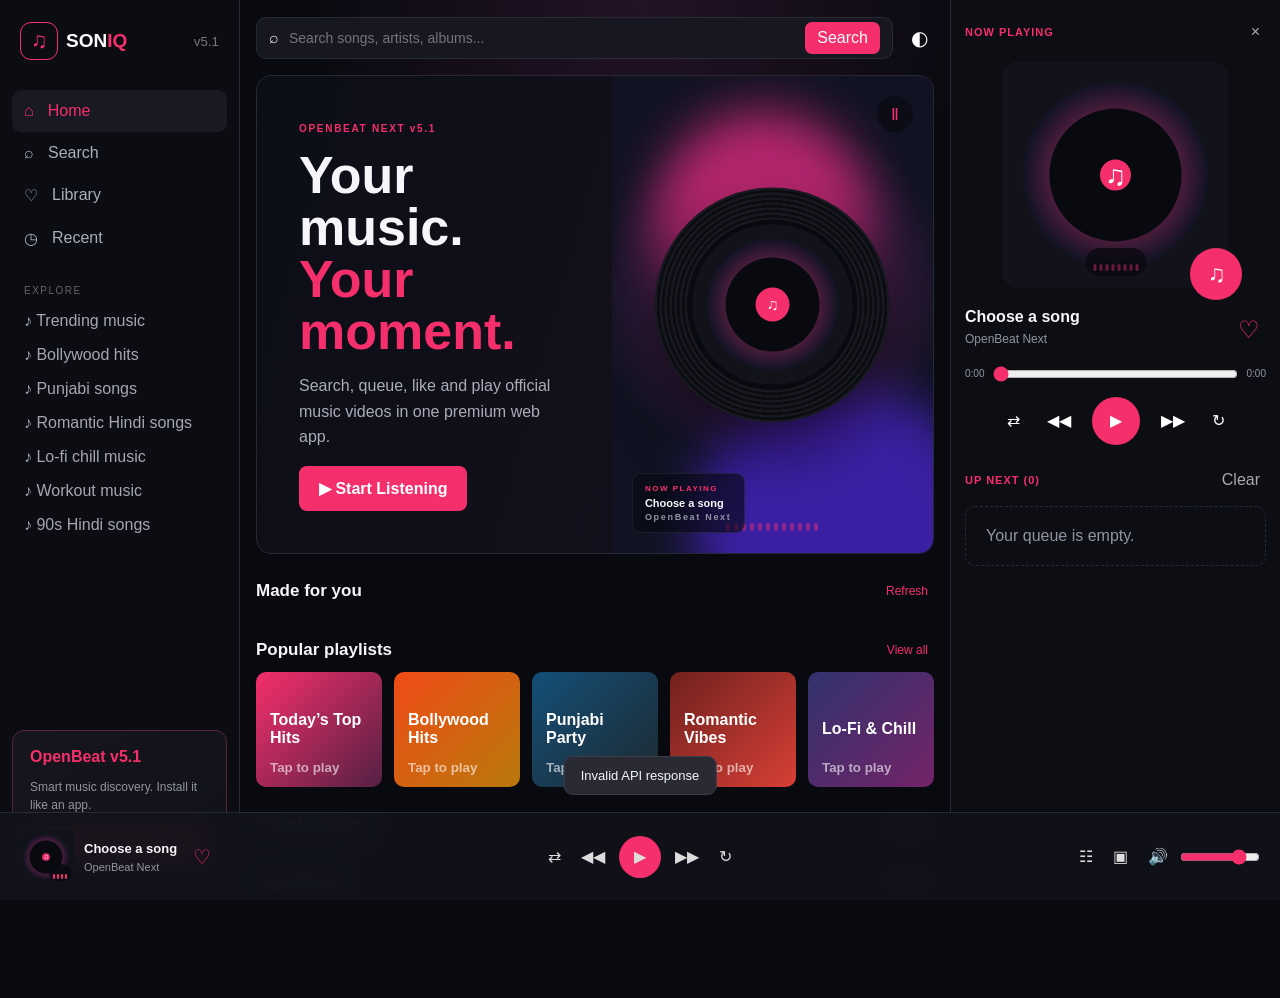
==== index.html @ e03012b1 "Update index.html" ====
<!doctype html><html lang="en"><head><meta charset="utf-8"><meta name="viewport" content="width=device-width,initial-scale=1,viewport-fit=cover"><meta name="theme-color" content="#090a10"><meta name="description" content="OpenBeat Next v5.1 premium music discovery player."><meta name="apple-mobile-web-app-capable" content="yes"><title>OpenBeat Next v5.1</title><link rel="manifest" href="./manifest.json"><link rel="stylesheet" href="./css/style.css"></head><body>
<div class="mobile-top"><button id="menuBtn" type="button">☰</button><a class="mobile-logo" href="#homeView">OPEN<span>BEAT</span></a><button id="mobileSearch" type="button">⌕</button></div>
<aside id="sidebar"><a class="logo" href="#homeView"><i>♫</i><b>SON<span>IQ</span></b><small>v5.1</small></a><button id="closeMenu" class="close-menu" type="button">×</button><nav><button class="nav active" data-view="home" type="button"><span>⌂</span><span>Home</span></button><button class="nav" data-view="search" type="button"><span>⌕</span><span>Search</span></button><button class="nav" data-view="library" type="button"><span>♡</span><span>Library</span></button><button class="nav" data-view="recent" type="button"><span>◷</span><span>Recent</span></button></nav><div class="side-label">EXPLORE</div><div id="sideGenres"></div><div class="premium"><b>OpenBeat v5.1</b><p>Smart music discovery. Install it like an app.</p><button id="installBtn" type="button">Install App</button></div></aside>
<main><header><form id="searchForm"><span>⌕</span><input id="searchInput" type="search" placeholder="Search songs, artists, albums..." autocomplete="off"><button type="submit">Search</button></form><button id="themeBtn" type="button">◐</button></header>
<section id="homeView"><div class="hero"><div class="hero-copy"><small>OPENBEAT NEXT v5.1</small><h1>Your music.<br><span>Your moment.</span></h1><p>Search, queue, like and play official music videos in one premium web app.</p><button id="heroPlay" type="button">▶ Start Listening</button></div><div class="hero-art" id="heroArt"><div class="hero-glow glow-a"></div><div class="hero-glow glow-b"></div><div class="hero-vinyl"><div class="hero-vinyl-image"><img id="heroThumb" src="./assets/images/openbeat-default.svg" alt="Current song"></div><div class="hero-vinyl-center">♫</div></div><div class="hero-equalizer"><i></i><i></i><i></i><i></i><i></i><i></i><i></i><i></i><i></i><i></i><i></i><i></i></div><div class="hero-now"><span>NOW PLAYING</span><b id="heroNowTitle">Choose a song</b><small id="heroNowArtist">OpenBeat Next</small></div><div class="hero-playing">Ⅱ</div></div></div>
<section><div class="section-head"><h2>Made for you</h2><button class="see" data-query="popular music" type="button">Refresh</button></div><div id="featuredGrid" class="cards"></div></section><section><div class="section-head"><h2>Popular playlists</h2><button id="viewPlaylists" type="button">View all</button></div><div id="playlistGrid" class="playlists"></div></section><section><div class="section-head"><h2 id="trendingTitle">Trending now</h2><button class="see" data-query="trending music" type="button">Refresh</button></div><div id="trendingGrid" class="cards"></div></section><section><div class="section-head"><h2>Top artists</h2><button id="viewArtists" type="button">View all</button></div><div id="artistGrid" class="artists"></div></section></section>
<section id="searchView" class="view hidden"><div class="page-title"><div><h1 id="searchTitle">Search</h1><p id="searchStatus">Find your next song.</p></div><button id="clearHistory" type="button">Clear history</button></div><div id="suggestions" class="history"></div><div id="searchGrid" class="cards"></div></section>
<section id="libraryView" class="view hidden"><div class="page-title"><div><h1>Liked songs</h1><p>Your saved music.</p></div><button id="newPlaylist" type="button">+ Playlist</button></div><div id="libraryGrid" class="cards"></div></section>
<section id="recentView" class="view hidden"><div class="page-title"><div><h1>Recently played</h1><p>Continue where you left off.</p></div></div><div id="recentGrid" class="cards"></div></section></main>
<aside id="rightPanel"><div class="panel-title"><b>NOW PLAYING</b><button id="closePanel" type="button">×</button></div><div class="now-cover" id="nowCover"><div class="now-cover-glow"></div><img id="bigThumb" src="./assets/images/openbeat-default.svg" alt="Now playing artwork"><div class="disc">♫</div><div class="player-bars"><i></i><i></i><i></i><i></i><i></i><i></i><i></i><i></i></div></div><div class="now-meta"><div><h3 id="nowTitle">Choose a song</h3><p id="nowArtist">OpenBeat Next</p></div><button id="likeBtn" type="button">♡</button></div><div class="seek"><span id="timeNow">0:00</span><input id="seekRange" type="range" min="0" max="1000" value="0"><span id="timeEnd">0:00</span></div><div class="big-controls"><button id="shuffleBtn" type="button">⇄</button><button id="prevBtn" type="button">◀◀</button><button id="playBtn" type="button">▶</button><button id="nextBtn" type="button">▶▶</button><button id="repeatBtn" type="button">↻</button></div><div class="queue-head"><b>UP NEXT (<span id="queueCount">0</span>)</b><button id="clearQueue" type="button">Clear</button></div><div id="queueList"></div></aside>
<footer><div class="mini"><div class="mini-art"><img id="miniThumb" src="./assets/images/openbeat-default.svg" alt="Current song"><div class="mini-bars"><i></i><i></i><i></i><i></i></div></div><div><b id="miniTitle">Choose a song</b><span id="miniArtist">OpenBeat Next</span></div><button id="miniLike" type="button">♡</button></div><div class="bottom-controls"><button id="bottomShuffle" type="button">⇄</button><button id="bottomPrev" type="button">◀◀</button><button id="bottomPlay" type="button">▶</button><button id="bottomNext" type="button">▶▶</button><button id="bottomRepeat" type="button">↻</button></div><div class="bottom-tools"><button id="panelBtn" type="button">☷</button><button id="videoBtn" type="button">▣</button><button id="muteBtn" type="button">🔊</button><input id="volume" type="range" min="0" max="100" value="80"></div></footer>
<div id="videoModal" class="modal hidden"><div class="video-box"><button id="closeVideo" type="button">×</button><div id="youtubePlayer"></div><p>Video playback is powered by YouTube.</p></div></div><div id="toast" role="status"></div><script src="https://www.youtube.com/iframe_api"></script><script src="./js/app.js"></script></body></html>
---- css/style.css ----
*{box-sizing:border-box}:root{--bg:#090a10;--panel:#0f1018;--card:#151620;--line:#282a36;--text:#f5f6fa;--muted:#9294a2;--pink:#f52f6b}html{scroll-behavior:smooth}body{margin:0;background:radial-gradient(circle at 50% 0,#241226,transparent 28%),var(--bg);color:var(--text);font-family:Arial,sans-serif;padding:0 330px 88px 240px;overflow-x:hidden}button{cursor:pointer;font:inherit}.hidden{display:none!important}button:focus-visible,input:focus-visible{outline:2px solid var(--pink);outline-offset:2px}#sidebar{position:fixed;left:0;top:0;bottom:0;width:240px;background:#0c0d13;border-right:1px solid var(--line);padding:22px 12px;z-index:90;overflow-y:auto}.logo{display:flex;align-items:center;gap:8px;color:#fff;text-decoration:none;margin:0 8px 30px}.logo i{width:38px;height:38px;border-radius:11px;border:1px solid var(--pink);display:grid;place-items:center;color:var(--pink);font-style:normal;font-size:22px}.logo b{font-size:19px}.logo span,.mobile-logo span{color:var(--pink)}.logo small{color:#777;margin-left:auto}.close-menu{display:none}.nav{width:100%;border:0;background:transparent;color:#aaaeba;padding:12px;border-radius:9px;text-align:left;display:flex;gap:14px}.nav.active,.nav:hover{background:#181922;color:var(--pink)}.side-label{font-size:10px;letter-spacing:1.5px;color:#666;margin:25px 12px 8px}.genre{width:100%;text-align:left;background:transparent;border:0;color:#a5a6b2;padding:8px 12px;border-radius:7px}.genre:hover{background:#181922;color:#fff}.premium{position:absolute;left:12px;right:12px;bottom:20px;padding:17px;border:1px solid #54283c;border-radius:12px;background:linear-gradient(145deg,#17151d,#101118)}.premium b{color:var(--pink)}.premium p{color:var(--muted);font-size:12px;line-height:1.5}.premium button{border:0;background:var(--pink);color:#fff;padding:9px;border-radius:7px;width:100%;font-weight:bold}.mobile-top{display:none}main{max-width:1200px;margin:auto;padding:0 16px}header{height:75px;display:flex;align-items:center;gap:12px}header form{height:42px;flex:1;display:flex;align-items:center;gap:8px;background:#161720;border:1px solid var(--line);border-radius:10px;padding:0 12px}header input{flex:1;background:transparent;border:0;outline:0;color:#fff;font-size:14px;min-width:0}header form button{background:var(--pink);border:0;color:#fff;border-radius:7px;padding:7px 12px}header>#themeBtn{background:transparent;border:0;color:#fff;font-size:20px}.hero{min-height:340px;border:1px solid #282836;border-radius:15px;overflow:hidden;display:grid;grid-template-columns:1.05fr .95fr;background:linear-gradient(105deg,#0c0e16,#16111f);position:relative}.hero-copy{padding:42px;position:relative;z-index:4}.hero small{font-size:10px;letter-spacing:1.7px;color:var(--pink);font-weight:bold}.hero h1{font-size:52px;line-height:1;margin:13px 0}.hero h1 span{color:var(--pink)}.hero p{color:#aaacb7;line-height:1.6;max-width:450px}.hero button{border:0;border-radius:8px;background:var(--pink);color:#fff;padding:13px 20px;font-weight:bold}.hero-art{position:relative;overflow:hidden;background:radial-gradient(circle at 50% 45%,#d12873,#572258 20%,#111322 58%);min-height:340px}.hero-glow{position:absolute;border-radius:50%;filter:blur(25px);opacity:.65}.glow-a{width:210px;height:210px;background:#ff2e8b;left:14%;top:7%}.glow-b{width:290px;height:290px;background:#5227e8;right:-16%;bottom:-25%}.hero-vinyl{position:absolute;width:235px;height:235px;border-radius:50%;left:50%;top:48%;transform:translate(-50%,-50%);background:repeating-radial-gradient(circle,#171820 0,#171820 2px,#0b0c10 3px,#0b0c10 5px);box-shadow:0 25px 60px #0009;display:grid;place-items:center}.hero-art.is-playing .hero-vinyl{animation:vinylSpin 4s linear infinite}.hero-vinyl-image{width:170px;height:170px;border-radius:50%;overflow:hidden;border:5px solid #090a10}.hero-vinyl-image img{width:100%;height:100%;object-fit:cover;background:#20212b}.hero-vinyl-center{position:absolute;width:34px;height:34px;border-radius:50%;background:var(--pink);display:grid;place-items:center}.hero-equalizer{position:absolute;left:50%;bottom:22px;transform:translateX(-50%);display:flex;align-items:end;gap:4px;height:32px;z-index:4}.hero-equalizer i{display:block;width:4px;height:8px;border-radius:5px;background:var(--pink);opacity:.45}.hero-art.is-playing .hero-equalizer i{opacity:1;animation:eqHero .8s ease-in-out infinite alternate}.hero-equalizer i:nth-child(2){animation-delay:.08s}.hero-equalizer i:nth-child(3){animation-delay:.16s}.hero-equalizer i:nth-child(4){animation-delay:.24s}.hero-equalizer i:nth-child(5){animation-delay:.32s}.hero-equalizer i:nth-child(6){animation-delay:.4s}.hero-equalizer i:nth-child(7){animation-delay:.48s}.hero-equalizer i:nth-child(8){animation-delay:.56s}.hero-equalizer i:nth-child(9){animation-delay:.64s}.hero-equalizer i:nth-child(10){animation-delay:.72s}.hero-equalizer i:nth-child(11){animation-delay:.8s}.hero-equalizer i:nth-child(12){animation-delay:.88s}.hero-now{position:absolute;left:20px;bottom:20px;z-index:5;display:flex;flex-direction:column;max-width:42%;padding:10px 12px;border:1px solid #ffffff12;background:#0809119c;border-radius:9px}.hero-now span{font-size:8px;color:var(--pink);letter-spacing:1.5px;font-weight:bold}.hero-now b{font-size:11px;white-space:nowrap;overflow:hidden;text-overflow:ellipsis;margin-top:4px}.hero-now small{font-size:9px;color:var(--muted);margin-top:3px}.hero-playing{position:absolute;right:20px;top:20px;width:36px;height:36px;border-radius:50%;background:#080911aa;display:grid;place-items:center;color:var(--pink);z-index:5}.section-head,.page-title{display:flex;justify-content:space-between;align-items:center;margin:27px 0 12px;gap:12px}.section-head h2{font-size:17px;margin:0}.section-head button,.page-title button{background:transparent;border:0;color:var(--pink);font-size:12px}.cards{display:grid;grid-template-columns:repeat(5,minmax(120px,1fr));gap:12px}.song{min-width:0;cursor:pointer}.cover{position:relative;overflow:hidden;border-radius:9px}.cover img{width:100%;aspect-ratio:1/1;object-fit:cover;border-radius:9px;background:#222;display:block;transition:.3s}.song:hover .cover img{transform:scale(1.035);filter:brightness(.78)}.song button{position:absolute;border:0;width:34px;height:34px;border-radius:50%;background:#090a0dcc;color:#fff;opacity:0;transition:.2s}.song:hover button,.song:focus-within button{opacity:1}.song .play{left:8px;bottom:8px}.song .add{right:8px;top:8px}.song b,.song span{display:block;white-space:nowrap;overflow:hidden;text-overflow:ellipsis}.song b{font-size:12px;margin-top:7px}.song span{font-size:11px;color:var(--muted);margin-top:4px}.playlists{display:grid;grid-template-columns:repeat(5,1fr);gap:12px}.playlist{border:0;color:#fff;border-radius:10px;min-height:115px;padding:14px;text-align:left;font-weight:bold;position:relative;overflow:hidden;background:linear-gradient(135deg,#f52f6b,#552144);transition:.2s}.playlist:hover{transform:translateY(-2px)}.playlist:nth-child(2){background:linear-gradient(135deg,#f04b16,#b8790c)}.playlist:nth-child(3){background:linear-gradient(135deg,#144f77,#1d2930)}.playlist:nth-child(4){background:linear-gradient(135deg,#70211e,#d73f36)}.playlist:nth-child(5){background:linear-gradient(135deg,#31336d,#732368)}.playlist small{position:absolute;left:14px;bottom:12px;color:#fff9}.artists{display:flex;gap:16px;overflow:auto;padding-bottom:5px}.artist{flex:0 0 78px;text-align:center}.artist img{width:72px;height:72px;border-radius:50%;object-fit:cover;background:#222;border:2px solid #282a36}.artist b{display:block;font-size:10px;white-space:nowrap;overflow:hidden;text-overflow:ellipsis;margin-top:6px}.view{padding:10px 0 30px}.page-title h1{margin:0;font-size:24px}.page-title p{color:var(--muted);margin:6px 0 0}.history button{border:1px solid var(--line);background:#161720;color:#bbb;padding:8px 11px;border-radius:20px;margin:0 7px 8px 0}.empty{color:var(--muted);padding:20px;border:1px dashed var(--line);border-radius:10px;grid-column:1/-1}
#rightPanel{position:fixed;right:0;top:0;bottom:88px;width:330px;background:#0d0e14;border-left:1px solid var(--line);padding:22px 14px;overflow:auto;z-index:120}.panel-title,.queue-head{display:flex;justify-content:space-between;align-items:center}.panel-title b,.queue-head b{font-size:11px;color:var(--pink);letter-spacing:1px}.panel-title button,.queue-head button{border:0;background:transparent;color:#aaa}.now-cover{position:relative;margin:20px auto;width:75%;aspect-ratio:1/1}.now-cover-glow{position:absolute;inset:8%;border-radius:50%;background:var(--pink);filter:blur(35px);opacity:0}.now-cover.is-playing .now-cover-glow{opacity:.32}.now-cover>img{position:relative;width:100%;height:100%;object-fit:cover;border-radius:15px;background:#222;display:block}.disc{position:absolute;right:-14px;bottom:-12px;width:52px;height:52px;border-radius:50%;background:var(--pink);display:grid;place-items:center;font-size:24px}.now-cover.is-playing .disc{animation:vinylSpin 4s linear infinite}.player-bars{position:absolute;left:50%;bottom:12px;transform:translateX(-50%);height:28px;display:flex;align-items:end;gap:3px;padding:5px 8px;border-radius:20px;background:#080911c9}.player-bars i{display:block;width:3px;height:7px;border-radius:4px;background:var(--pink);opacity:.4}.now-cover.is-playing .player-bars i{opacity:1;animation:eqPanel .7s ease-in-out infinite alternate}.now-meta{display:flex;align-items:center;justify-content:space-between;margin-top:20px;gap:10px}.now-meta>div{min-width:0}.now-meta h3{margin:0;font-size:16px;white-space:nowrap;overflow:hidden;text-overflow:ellipsis}.now-meta p{margin:6px 0;color:var(--muted);font-size:12px}.now-meta button{border:0;background:transparent;color:var(--pink);font-size:24px}.seek{display:flex;align-items:center;gap:7px;font-size:10px;color:var(--muted);margin-top:12px}.seek input{accent-color:var(--pink);flex:1}.big-controls{display:flex;justify-content:center;align-items:center;gap:15px;margin:13px 0 25px}.big-controls button{border:0;background:transparent;color:#fff}.big-controls #playBtn{width:48px;height:48px;border-radius:50%;background:var(--pink)}.queue-item{display:flex;gap:8px;padding:8px 0;border-bottom:1px solid #22232c}.queue-item img{width:40px;height:40px;border-radius:5px;object-fit:cover;background:#222}.queue-item div{min-width:0;flex:1}.queue-item b,.queue-item span{display:block;white-space:nowrap;overflow:hidden;text-overflow:ellipsis}.queue-item b{font-size:11px}.queue-item span{font-size:10px;color:var(--muted);margin-top:4px}
footer{position:fixed;z-index:100;left:0;right:0;bottom:0;height:88px;background:#11121af2;border-top:1px solid var(--line);display:grid;grid-template-columns:1fr 1fr 1fr;align-items:center;padding:9px 18px;gap:15px;backdrop-filter:blur(15px)}.mini{display:flex;align-items:center;gap:10px;min-width:0}.mini-art{position:relative;width:56px;height:56px;flex:0 0 56px}.mini-art>img{width:56px;height:56px;border-radius:6px;object-fit:cover;background:#222;display:block}.mini-art.is-playing img{box-shadow:0 0 0 2px var(--pink)}.mini-bars{position:absolute;right:3px;bottom:3px;display:flex;align-items:end;gap:2px;height:18px;padding:3px 4px;border-radius:10px;background:#080911cc}.mini-bars i{width:2px;height:5px;border-radius:3px;background:var(--pink)}.mini-art.is-playing .mini-bars i{animation:eqMini .65s ease-in-out infinite alternate}.mini>div:not(.mini-art){min-width:0}.mini b,.mini span{display:block;white-space:nowrap;overflow:hidden;text-overflow:ellipsis}.mini b{font-size:13px}.mini span{font-size:11px;color:var(--muted);margin-top:5px}.mini button{border:0;background:transparent;color:var(--pink);font-size:20px}.bottom-controls{text-align:center}.bottom-controls button,.bottom-tools button{border:0;background:transparent;color:#ddd;margin:0 4px}.bottom-controls #bottomPlay{background:var(--pink);width:42px;height:42px;border-radius:50%}.bottom-tools{display:flex;justify-content:flex-end;align-items:center}.bottom-tools input{width:80px;accent-color:var(--pink)}.modal{position:fixed;inset:0;z-index:200;background:#000d;display:grid;place-items:center;padding:20px}.video-box{width:min(1000px,100%);background:#000;position:relative;border-radius:12px;overflow:hidden}.video-box>button{position:absolute;right:7px;top:7px;z-index:2;border:0;border-radius:50%;width:35px;height:35px;background:#000b;color:#fff;font-size:22px}.video-box p{color:#aaa;text-align:center;font-size:11px;margin:8px}#youtubePlayer{width:100%;aspect-ratio:16/9}#toast{position:fixed;z-index:300;left:50%;bottom:105px;transform:translate(-50%,150px);background:#292a34;border:1px solid #3a3b47;padding:11px 16px;border-radius:9px;transition:.25s;max-width:calc(100vw - 30px);font-size:13px;text-align:center}#toast.show{transform:translate(-50%,0)}::-webkit-scrollbar{width:8px;height:8px}::-webkit-scrollbar-track{background:#0b0c11}::-webkit-scrollbar-thumb{background:#353642;border-radius:20px}@keyframes vinylSpin{from{transform:translate(-50%,-50%) rotate(0deg)}to{transform:translate(-50%,-50%) rotate(360deg)}}@keyframes eqHero{from{height:6px}to{height:30px}}@keyframes eqPanel{from{height:5px}to{height:22px}}@keyframes eqMini{from{height:4px}to{height:15px}}
@media(max-width:1250px){body{padding-right:0}.cards,.playlists{grid-template-columns:repeat(4,minmax(120px,1fr))}#rightPanel{transform:translateX(100%);transition:.25s}.right-open #rightPanel{transform:none}}@media(max-width:1000px){.hero{grid-template-columns:1fr .85fr}.hero h1{font-size:44px}.hero-copy{padding:32px}.cards{grid-template-columns:repeat(3,minmax(120px,1fr))}.playlists{grid-template-columns:repeat(3,1fr)}}@media(max-width:800px){body{padding:56px 0 125px}.mobile-top{position:fixed;top:0;left:0;right:0;height:56px;display:flex;align-items:center;justify-content:space-between;padding:0 14px;background:#0d0e14;border-bottom:1px solid var(--line);z-index:150}.mobile-top button{border:0;background:transparent;color:#fff;font-size:20px;width:38px;height:38px}.#sidebar{top:0;bottom:0;width:min(290px,88vw);transform:translateX(-105%);transition:.25s;z-index:180;box-shadow:15px 0 50px #0009}.side-open #sidebar{transform:translateX(0)}.close-menu{display:block;position:absolute;right:13px;top:18px;width:34px;height:34px;border:0;background:#181922;color:#fff;border-radius:8px;font-size:23px}.logo{margin-right:45px}.premium{display:none}main{padding:0 12px}header{height:63px}.hero{display:block;min-height:520px}.hero-copy{padding:27px;min-height:245px}.hero h1{font-size:40px}.hero-art{display:block;height:275px;min-height:275px}.hero-vinyl{width:185px;height:185px}.hero-vinyl-image{width:134px;height:134px}.hero-now{max-width:58%;left:14px;bottom:14px}.hero-playing{right:14px;top:14px}.cards,.playlists{grid-template-columns:repeat(2,minmax(0,1fr));gap:10px}.song button{opacity:1;width:32px;height:32px}footer{height:125px;padding:7px 10px;grid-template-columns:1fr auto}.mini-art,.mini-art>img{width:47px;height:47px;flex-basis:47px}.mini b{font-size:11px}.mini span{font-size:10px}.bottom-controls{position:absolute;left:0;right:0;bottom:4px}.bottom-controls button{margin:0 3px}.bottom-tools input,.bottom-tools #muteBtn{display:none}#rightPanel{bottom:0;width:min(360px,100%)}#toast{bottom:135px}}@media(max-width:600px){main{padding:0 10px}.hero{min-height:500px}.hero-copy{padding:23px}.hero h1{font-size:36px}.hero-art{height:255px;min-height:255px}.hero-vinyl{width:165px;height:165px}.hero-vinyl-image{width:120px;height:120px}.hero-now{max-width:65%}.now-cover{width:72%}}@media(max-width:420px){header form button{font-size:11px;padding:7px 8px}.hero-copy{padding:20px}.hero h1{font-size:33px}.hero{min-height:485px}.hero-art{height:245px;min-height:245px}.hero-vinyl{width:155px;height:155px}.hero-vinyl-image{width:112px;height:112px}.hero-now{bottom:10px;left:10px}.hero-playing{top:10px;right:10px}.bottom-controls button{font-size:13px}.bottom-controls #bottomPlay{width:40px;height:40px}}
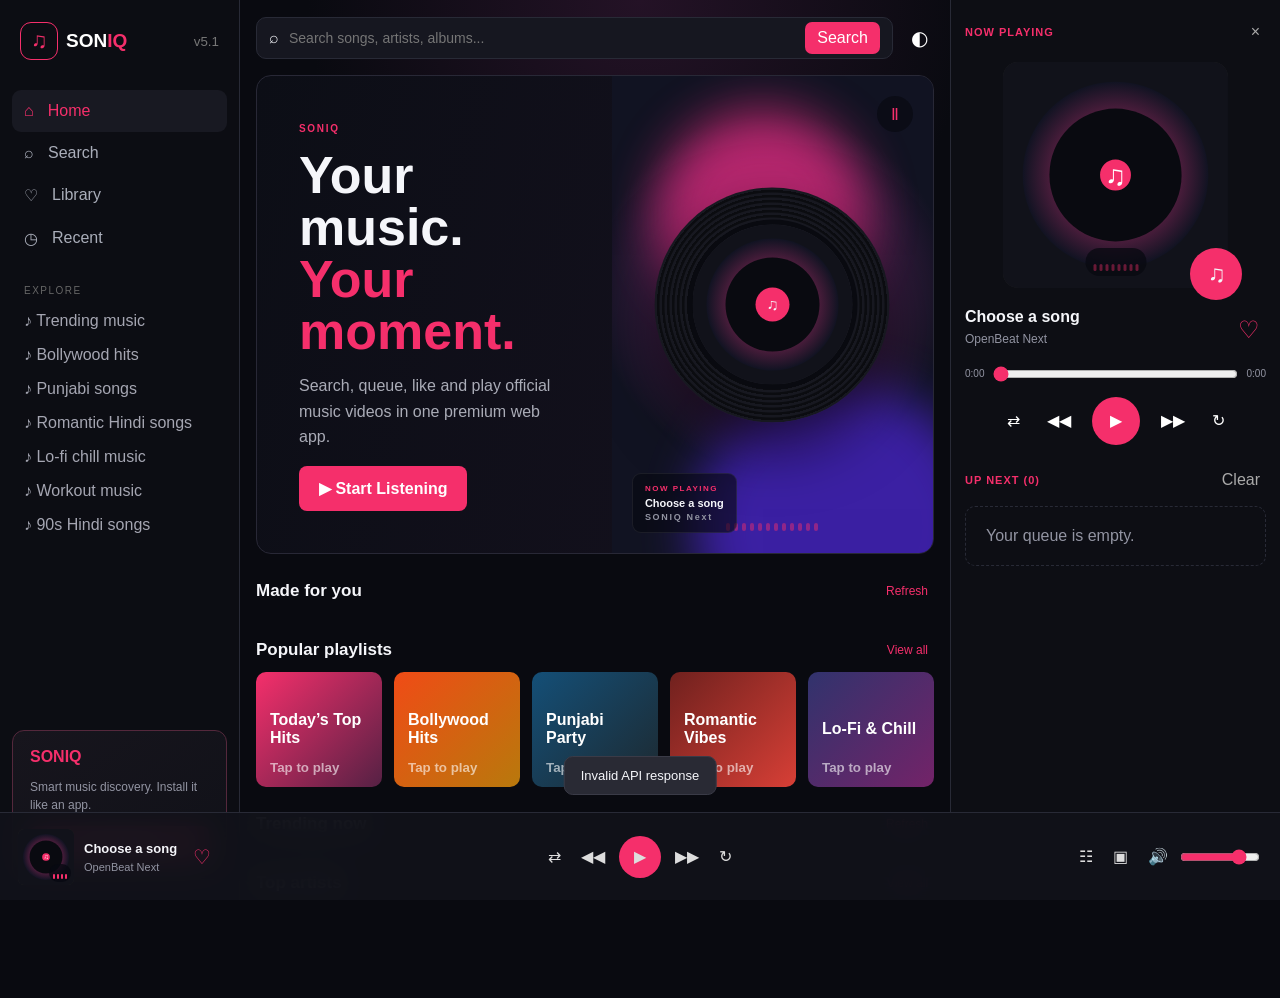
==== commit 0edc6d62: "Update index.html" ====
--- a/index.html
+++ b/index.html
@@ -1,8 +1,8 @@
-<!doctype html><html lang="en"><head><meta charset="utf-8"><meta name="viewport" content="width=device-width,initial-scale=1,viewport-fit=cover"><meta name="theme-color" content="#090a10"><meta name="description" content="OpenBeat Next v5.1 premium music discovery player."><meta name="apple-mobile-web-app-capable" content="yes"><title>OpenBeat Next v5.1</title><link rel="manifest" href="./manifest.json"><link rel="stylesheet" href="./css/style.css"></head><body>
-<div class="mobile-top"><button id="menuBtn" type="button">☰</button><a class="mobile-logo" href="#homeView">OPEN<span>BEAT</span></a><button id="mobileSearch" type="button">⌕</button></div>
-<aside id="sidebar"><a class="logo" href="#homeView"><i>♫</i><b>SON<span>IQ</span></b><small>v5.1</small></a><button id="closeMenu" class="close-menu" type="button">×</button><nav><button class="nav active" data-view="home" type="button"><span>⌂</span><span>Home</span></button><button class="nav" data-view="search" type="button"><span>⌕</span><span>Search</span></button><button class="nav" data-view="library" type="button"><span>♡</span><span>Library</span></button><button class="nav" data-view="recent" type="button"><span>◷</span><span>Recent</span></button></nav><div class="side-label">EXPLORE</div><div id="sideGenres"></div><div class="premium"><b>OpenBeat v5.1</b><p>Smart music discovery. Install it like an app.</p><button id="installBtn" type="button">Install App</button></div></aside>
+<!doctype html><html lang="en"><head><meta charset="utf-8"><meta name="viewport" content="width=device-width,initial-scale=1,viewport-fit=cover"><meta name="theme-color" content="#090a10"><meta name="description" content="OpenBeat Next v5.1 premium music discovery player."><meta name="apple-mobile-web-app-capable" content="yes"><title>SONIQ</title><link rel="manifest" href="./manifest.json"><link rel="stylesheet" href="./css/style.css"></head><body>
+<div class="mobile-top"><button id="menuBtn" type="button">☰</button><a class="mobile-logo" href="#homeView">SON<span>IQ</span></a><button id="mobileSearch" type="button">⌕</button></div>
+<aside id="sidebar"><a class="logo" href="#homeView"><i>♫</i><b>SON<span>IQ</span></b><small>v5.1</small></a><button id="closeMenu" class="close-menu" type="button">×</button><nav><button class="nav active" data-view="home" type="button"><span>⌂</span><span>Home</span></button><button class="nav" data-view="search" type="button"><span>⌕</span><span>Search</span></button><button class="nav" data-view="library" type="button"><span>♡</span><span>Library</span></button><button class="nav" data-view="recent" type="button"><span>◷</span><span>Recent</span></button></nav><div class="side-label">EXPLORE</div><div id="sideGenres"></div><div class="premium"><b>SONIQ</b><p>Smart music discovery. Install it like an app.</p><button id="installBtn" type="button">Install App</button></div></aside>
 <main><header><form id="searchForm"><span>⌕</span><input id="searchInput" type="search" placeholder="Search songs, artists, albums..." autocomplete="off"><button type="submit">Search</button></form><button id="themeBtn" type="button">◐</button></header>
-<section id="homeView"><div class="hero"><div class="hero-copy"><small>OPENBEAT NEXT v5.1</small><h1>Your music.<br><span>Your moment.</span></h1><p>Search, queue, like and play official music videos in one premium web app.</p><button id="heroPlay" type="button">▶ Start Listening</button></div><div class="hero-art" id="heroArt"><div class="hero-glow glow-a"></div><div class="hero-glow glow-b"></div><div class="hero-vinyl"><div class="hero-vinyl-image"><img id="heroThumb" src="./assets/images/openbeat-default.svg" alt="Current song"></div><div class="hero-vinyl-center">♫</div></div><div class="hero-equalizer"><i></i><i></i><i></i><i></i><i></i><i></i><i></i><i></i><i></i><i></i><i></i><i></i></div><div class="hero-now"><span>NOW PLAYING</span><b id="heroNowTitle">Choose a song</b><small id="heroNowArtist">OpenBeat Next</small></div><div class="hero-playing">Ⅱ</div></div></div>
+<section id="homeView"><div class="hero"><div class="hero-copy"><small>SONIQ</small><h1>Your music.<br><span>Your moment.</span></h1><p>Search, queue, like and play official music videos in one premium web app.</p><button id="heroPlay" type="button">▶ Start Listening</button></div><div class="hero-art" id="heroArt"><div class="hero-glow glow-a"></div><div class="hero-glow glow-b"></div><div class="hero-vinyl"><div class="hero-vinyl-image"><img id="heroThumb" src="./assets/images/openbeat-default.svg" alt="Current song"></div><div class="hero-vinyl-center">♫</div></div><div class="hero-equalizer"><i></i><i></i><i></i><i></i><i></i><i></i><i></i><i></i><i></i><i></i><i></i><i></i></div><div class="hero-now"><span>NOW PLAYING</span><b id="heroNowTitle">Choose a song</b><small id="heroNowArtist">SONIQ Next</small></div><div class="hero-playing">Ⅱ</div></div></div>
 <section><div class="section-head"><h2>Made for you</h2><button class="see" data-query="popular music" type="button">Refresh</button></div><div id="featuredGrid" class="cards"></div></section><section><div class="section-head"><h2>Popular playlists</h2><button id="viewPlaylists" type="button">View all</button></div><div id="playlistGrid" class="playlists"></div></section><section><div class="section-head"><h2 id="trendingTitle">Trending now</h2><button class="see" data-query="trending music" type="button">Refresh</button></div><div id="trendingGrid" class="cards"></div></section><section><div class="section-head"><h2>Top artists</h2><button id="viewArtists" type="button">View all</button></div><div id="artistGrid" class="artists"></div></section></section>
 <section id="searchView" class="view hidden"><div class="page-title"><div><h1 id="searchTitle">Search</h1><p id="searchStatus">Find your next song.</p></div><button id="clearHistory" type="button">Clear history</button></div><div id="suggestions" class="history"></div><div id="searchGrid" class="cards"></div></section>
 <section id="libraryView" class="view hidden"><div class="page-title"><div><h1>Liked songs</h1><p>Your saved music.</p></div><button id="newPlaylist" type="button">+ Playlist</button></div><div id="libraryGrid" class="cards"></div></section>
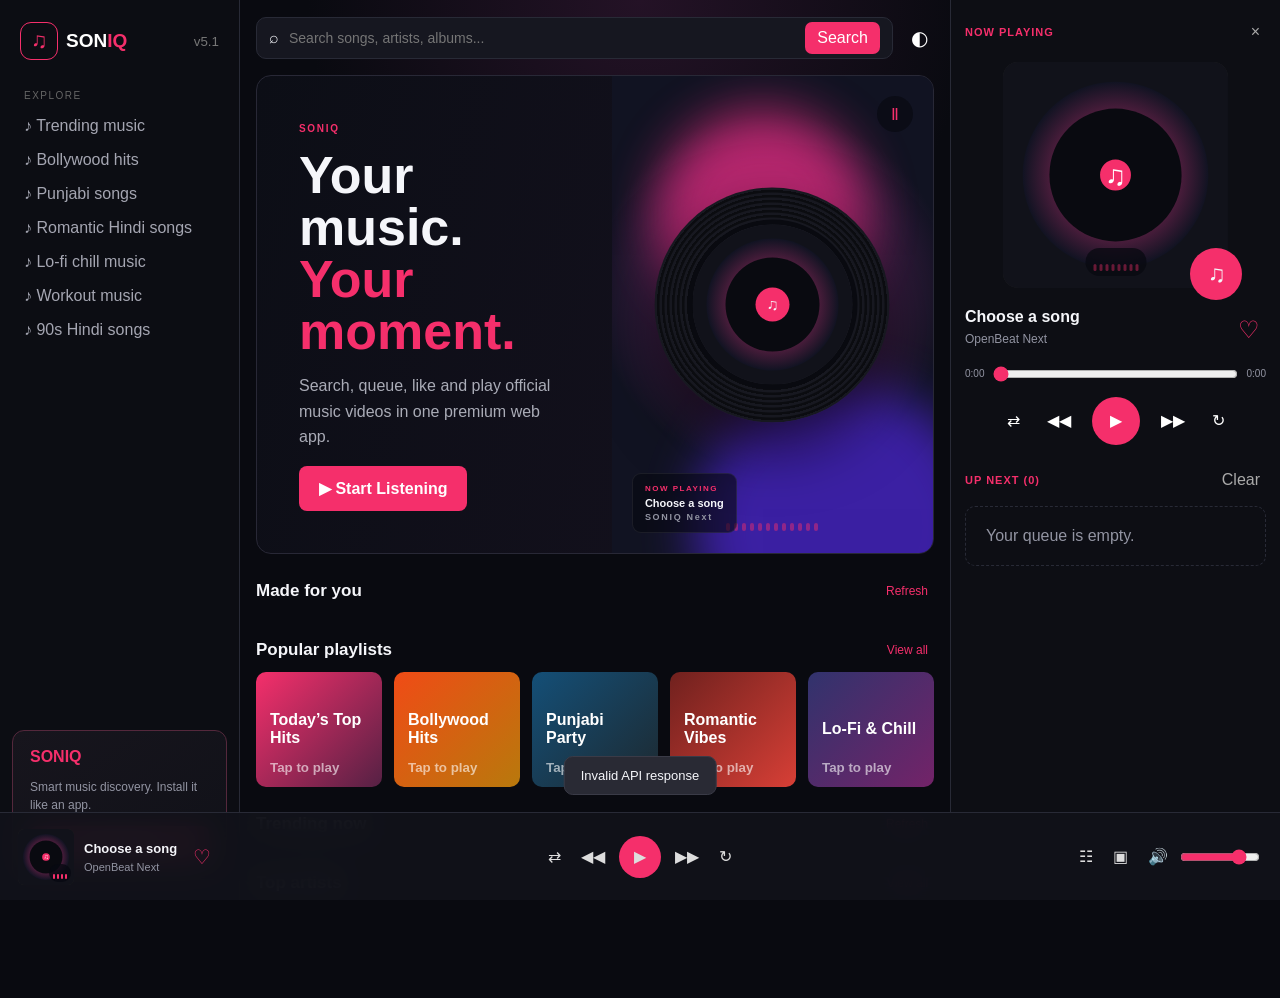
==== commit 8327a374: "Update index.html" ====
--- a/index.html
+++ b/index.html
@@ -1,6 +1,6 @@
 <!doctype html><html lang="en"><head><meta charset="utf-8"><meta name="viewport" content="width=device-width,initial-scale=1,viewport-fit=cover"><meta name="theme-color" content="#090a10"><meta name="description" content="OpenBeat Next v5.1 premium music discovery player."><meta name="apple-mobile-web-app-capable" content="yes"><title>SONIQ</title><link rel="manifest" href="./manifest.json"><link rel="stylesheet" href="./css/style.css"></head><body>
 <div class="mobile-top"><button id="menuBtn" type="button">☰</button><a class="mobile-logo" href="#homeView">SON<span>IQ</span></a><button id="mobileSearch" type="button">⌕</button></div>
-<aside id="sidebar"><a class="logo" href="#homeView"><i>♫</i><b>SON<span>IQ</span></b><small>v5.1</small></a><button id="closeMenu" class="close-menu" type="button">×</button><nav><button class="nav active" data-view="home" type="button"><span>⌂</span><span>Home</span></button><button class="nav" data-view="search" type="button"><span>⌕</span><span>Search</span></button><button class="nav" data-view="library" type="button"><span>♡</span><span>Library</span></button><button class="nav" data-view="recent" type="button"><span>◷</span><span>Recent</span></button></nav><div class="side-label">EXPLORE</div><div id="sideGenres"></div><div class="premium"><b>SONIQ</b><p>Smart music discovery. Install it like an app.</p><button id="installBtn" type="button">Install App</button></div></aside>
+<aside id="sidebar"><a class="logo" href="#homeView"><i>♫</i><b>SON<span>IQ</span></b><small>v5.1</small></a><button id="closeMenu" class="close-menu" type="button">×</button><nav style="display:none;"><button class="nav active" data-view="home" type="button"><span>⌂</span><span>Home</span></button><button class="nav" data-view="search" type="button"><span>⌕</span><span>Search</span></button><button class="nav" data-view="library" type="button"><span>♡</span><span>Library</span></button><button class="nav" data-view="recent" type="button"><span>◷</span><span>Recent</span></button></nav><div class="side-label">EXPLORE</div><div id="sideGenres"></div><div class="premium"><b>SONIQ</b><p>Smart music discovery. Install it like an app.</p><button id="installBtn" type="button">Install App</button></div></aside>
 <main><header><form id="searchForm"><span>⌕</span><input id="searchInput" type="search" placeholder="Search songs, artists, albums..." autocomplete="off"><button type="submit">Search</button></form><button id="themeBtn" type="button">◐</button></header>
 <section id="homeView"><div class="hero"><div class="hero-copy"><small>SONIQ</small><h1>Your music.<br><span>Your moment.</span></h1><p>Search, queue, like and play official music videos in one premium web app.</p><button id="heroPlay" type="button">▶ Start Listening</button></div><div class="hero-art" id="heroArt"><div class="hero-glow glow-a"></div><div class="hero-glow glow-b"></div><div class="hero-vinyl"><div class="hero-vinyl-image"><img id="heroThumb" src="./assets/images/openbeat-default.svg" alt="Current song"></div><div class="hero-vinyl-center">♫</div></div><div class="hero-equalizer"><i></i><i></i><i></i><i></i><i></i><i></i><i></i><i></i><i></i><i></i><i></i><i></i></div><div class="hero-now"><span>NOW PLAYING</span><b id="heroNowTitle">Choose a song</b><small id="heroNowArtist">SONIQ Next</small></div><div class="hero-playing">Ⅱ</div></div></div>
 <section><div class="section-head"><h2>Made for you</h2><button class="see" data-query="popular music" type="button">Refresh</button></div><div id="featuredGrid" class="cards"></div></section><section><div class="section-head"><h2>Popular playlists</h2><button id="viewPlaylists" type="button">View all</button></div><div id="playlistGrid" class="playlists"></div></section><section><div class="section-head"><h2 id="trendingTitle">Trending now</h2><button class="see" data-query="trending music" type="button">Refresh</button></div><div id="trendingGrid" class="cards"></div></section><section><div class="section-head"><h2>Top artists</h2><button id="viewArtists" type="button">View all</button></div><div id="artistGrid" class="artists"></div></section></section>
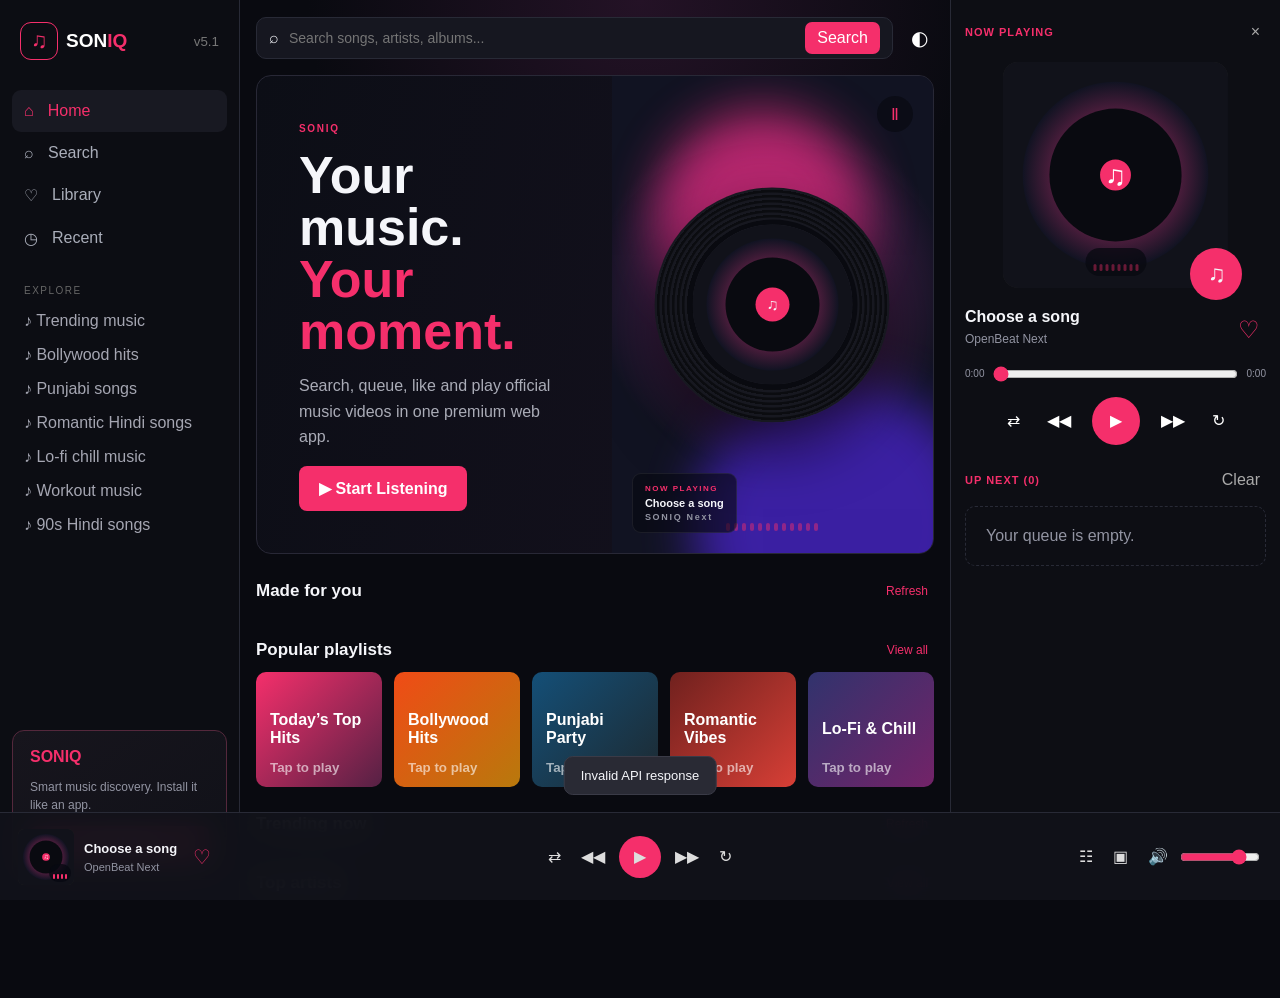
==== commit fa9e517e: "Update index.html" ====
--- a/index.html
+++ b/index.html
@@ -1,6 +1,6 @@
 <!doctype html><html lang="en"><head><meta charset="utf-8"><meta name="viewport" content="width=device-width,initial-scale=1,viewport-fit=cover"><meta name="theme-color" content="#090a10"><meta name="description" content="OpenBeat Next v5.1 premium music discovery player."><meta name="apple-mobile-web-app-capable" content="yes"><title>SONIQ</title><link rel="manifest" href="./manifest.json"><link rel="stylesheet" href="./css/style.css"></head><body>
 <div class="mobile-top"><button id="menuBtn" type="button">☰</button><a class="mobile-logo" href="#homeView">SON<span>IQ</span></a><button id="mobileSearch" type="button">⌕</button></div>
-<aside id="sidebar"><a class="logo" href="#homeView"><i>♫</i><b>SON<span>IQ</span></b><small>v5.1</small></a><button id="closeMenu" class="close-menu" type="button">×</button><nav style="display:none;"><button class="nav active" data-view="home" type="button"><span>⌂</span><span>Home</span></button><button class="nav" data-view="search" type="button"><span>⌕</span><span>Search</span></button><button class="nav" data-view="library" type="button"><span>♡</span><span>Library</span></button><button class="nav" data-view="recent" type="button"><span>◷</span><span>Recent</span></button></nav><div class="side-label">EXPLORE</div><div id="sideGenres"></div><div class="premium"><b>SONIQ</b><p>Smart music discovery. Install it like an app.</p><button id="installBtn" type="button">Install App</button></div></aside>
+<aside id="sidebar"><a class="logo" href="#homeView"><i>♫</i><b>SON<span>IQ</span></b><small>v5.1</small></a><button id="closeMenu" class="close-menu" type="button">×</button><nav><button class="nav active" data-view="home" type="button"><span>⌂</span><span>Home</span></button><button class="nav" data-view="search" type="button"><span>⌕</span><span>Search</span></button><button class="nav" data-view="library" type="button"><span>♡</span><span>Library</span></button><button class="nav" data-view="recent" type="button"><span>◷</span><span>Recent</span></button></nav><div class="side-label">EXPLORE</div><div id="sideGenres"></div><div class="premium"><b>SONIQ</b><p>Smart music discovery. Install it like an app.</p><button id="installBtn" type="button">Install App</button></div></aside>
 <main><header><form id="searchForm"><span>⌕</span><input id="searchInput" type="search" placeholder="Search songs, artists, albums..." autocomplete="off"><button type="submit">Search</button></form><button id="themeBtn" type="button">◐</button></header>
 <section id="homeView"><div class="hero"><div class="hero-copy"><small>SONIQ</small><h1>Your music.<br><span>Your moment.</span></h1><p>Search, queue, like and play official music videos in one premium web app.</p><button id="heroPlay" type="button">▶ Start Listening</button></div><div class="hero-art" id="heroArt"><div class="hero-glow glow-a"></div><div class="hero-glow glow-b"></div><div class="hero-vinyl"><div class="hero-vinyl-image"><img id="heroThumb" src="./assets/images/openbeat-default.svg" alt="Current song"></div><div class="hero-vinyl-center">♫</div></div><div class="hero-equalizer"><i></i><i></i><i></i><i></i><i></i><i></i><i></i><i></i><i></i><i></i><i></i><i></i></div><div class="hero-now"><span>NOW PLAYING</span><b id="heroNowTitle">Choose a song</b><small id="heroNowArtist">SONIQ Next</small></div><div class="hero-playing">Ⅱ</div></div></div>
 <section><div class="section-head"><h2>Made for you</h2><button class="see" data-query="popular music" type="button">Refresh</button></div><div id="featuredGrid" class="cards"></div></section><section><div class="section-head"><h2>Popular playlists</h2><button id="viewPlaylists" type="button">View all</button></div><div id="playlistGrid" class="playlists"></div></section><section><div class="section-head"><h2 id="trendingTitle">Trending now</h2><button class="see" data-query="trending music" type="button">Refresh</button></div><div id="trendingGrid" class="cards"></div></section><section><div class="section-head"><h2>Top artists</h2><button id="viewArtists" type="button">View all</button></div><div id="artistGrid" class="artists"></div></section></section>
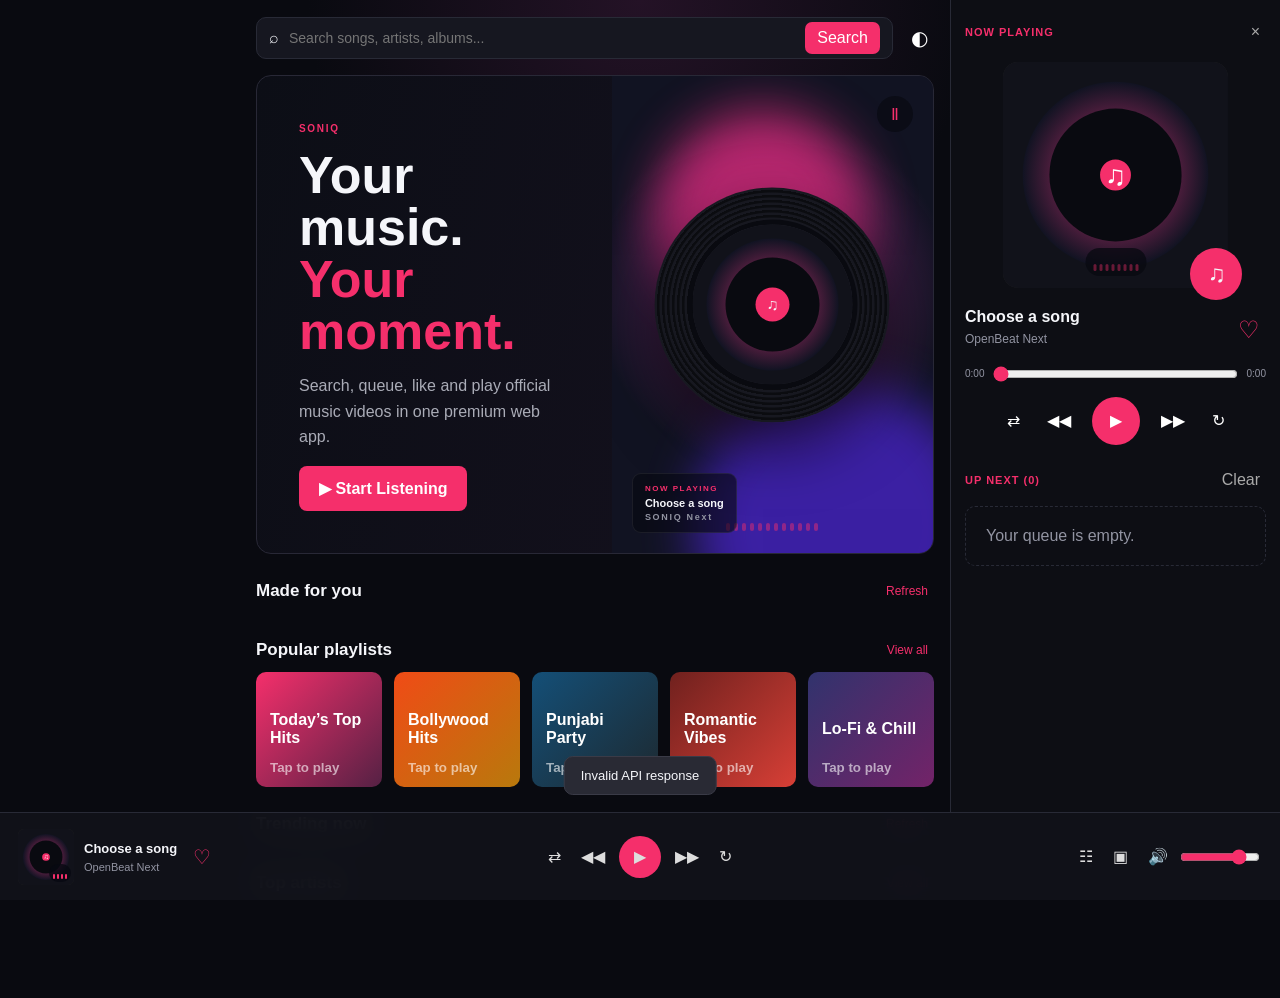
==== commit c0f2a843: "Update index.html" ====
--- a/index.html
+++ b/index.html
@@ -1,6 +1,6 @@
 <!doctype html><html lang="en"><head><meta charset="utf-8"><meta name="viewport" content="width=device-width,initial-scale=1,viewport-fit=cover"><meta name="theme-color" content="#090a10"><meta name="description" content="OpenBeat Next v5.1 premium music discovery player."><meta name="apple-mobile-web-app-capable" content="yes"><title>SONIQ</title><link rel="manifest" href="./manifest.json"><link rel="stylesheet" href="./css/style.css"></head><body>
 <div class="mobile-top"><button id="menuBtn" type="button">☰</button><a class="mobile-logo" href="#homeView">SON<span>IQ</span></a><button id="mobileSearch" type="button">⌕</button></div>
-<aside id="sidebar"><a class="logo" href="#homeView"><i>♫</i><b>SON<span>IQ</span></b><small>v5.1</small></a><button id="closeMenu" class="close-menu" type="button">×</button><nav><button class="nav active" data-view="home" type="button"><span>⌂</span><span>Home</span></button><button class="nav" data-view="search" type="button"><span>⌕</span><span>Search</span></button><button class="nav" data-view="library" type="button"><span>♡</span><span>Library</span></button><button class="nav" data-view="recent" type="button"><span>◷</span><span>Recent</span></button></nav><div class="side-label">EXPLORE</div><div id="sideGenres"></div><div class="premium"><b>SONIQ</b><p>Smart music discovery. Install it like an app.</p><button id="installBtn" type="button">Install App</button></div></aside>
+<aside style="display:none;"id="sidebar"><a class="logo" href="#homeView"><i>♫</i><b>SON<span>IQ</span></b><small>v5.1</small></a><button id="closeMenu" class="close-menu" type="button">×</button><nav><button class="nav active" data-view="home" type="button"><span>⌂</span><span>Home</span></button><button class="nav" data-view="search" type="button"><span>⌕</span><span>Search</span></button><button class="nav" data-view="library" type="button"><span>♡</span><span>Library</span></button><button class="nav" data-view="recent" type="button"><span>◷</span><span>Recent</span></button></nav><div class="side-label">EXPLORE</div><div id="sideGenres"></div><div class="premium"><b>SONIQ</b><p>Smart music discovery. Install it like an app.</p><button id="installBtn" type="button">Install App</button></div></aside>
 <main><header><form id="searchForm"><span>⌕</span><input id="searchInput" type="search" placeholder="Search songs, artists, albums..." autocomplete="off"><button type="submit">Search</button></form><button id="themeBtn" type="button">◐</button></header>
 <section id="homeView"><div class="hero"><div class="hero-copy"><small>SONIQ</small><h1>Your music.<br><span>Your moment.</span></h1><p>Search, queue, like and play official music videos in one premium web app.</p><button id="heroPlay" type="button">▶ Start Listening</button></div><div class="hero-art" id="heroArt"><div class="hero-glow glow-a"></div><div class="hero-glow glow-b"></div><div class="hero-vinyl"><div class="hero-vinyl-image"><img id="heroThumb" src="./assets/images/openbeat-default.svg" alt="Current song"></div><div class="hero-vinyl-center">♫</div></div><div class="hero-equalizer"><i></i><i></i><i></i><i></i><i></i><i></i><i></i><i></i><i></i><i></i><i></i><i></i></div><div class="hero-now"><span>NOW PLAYING</span><b id="heroNowTitle">Choose a song</b><small id="heroNowArtist">SONIQ Next</small></div><div class="hero-playing">Ⅱ</div></div></div>
 <section><div class="section-head"><h2>Made for you</h2><button class="see" data-query="popular music" type="button">Refresh</button></div><div id="featuredGrid" class="cards"></div></section><section><div class="section-head"><h2>Popular playlists</h2><button id="viewPlaylists" type="button">View all</button></div><div id="playlistGrid" class="playlists"></div></section><section><div class="section-head"><h2 id="trendingTitle">Trending now</h2><button class="see" data-query="trending music" type="button">Refresh</button></div><div id="trendingGrid" class="cards"></div></section><section><div class="section-head"><h2>Top artists</h2><button id="viewArtists" type="button">View all</button></div><div id="artistGrid" class="artists"></div></section></section>
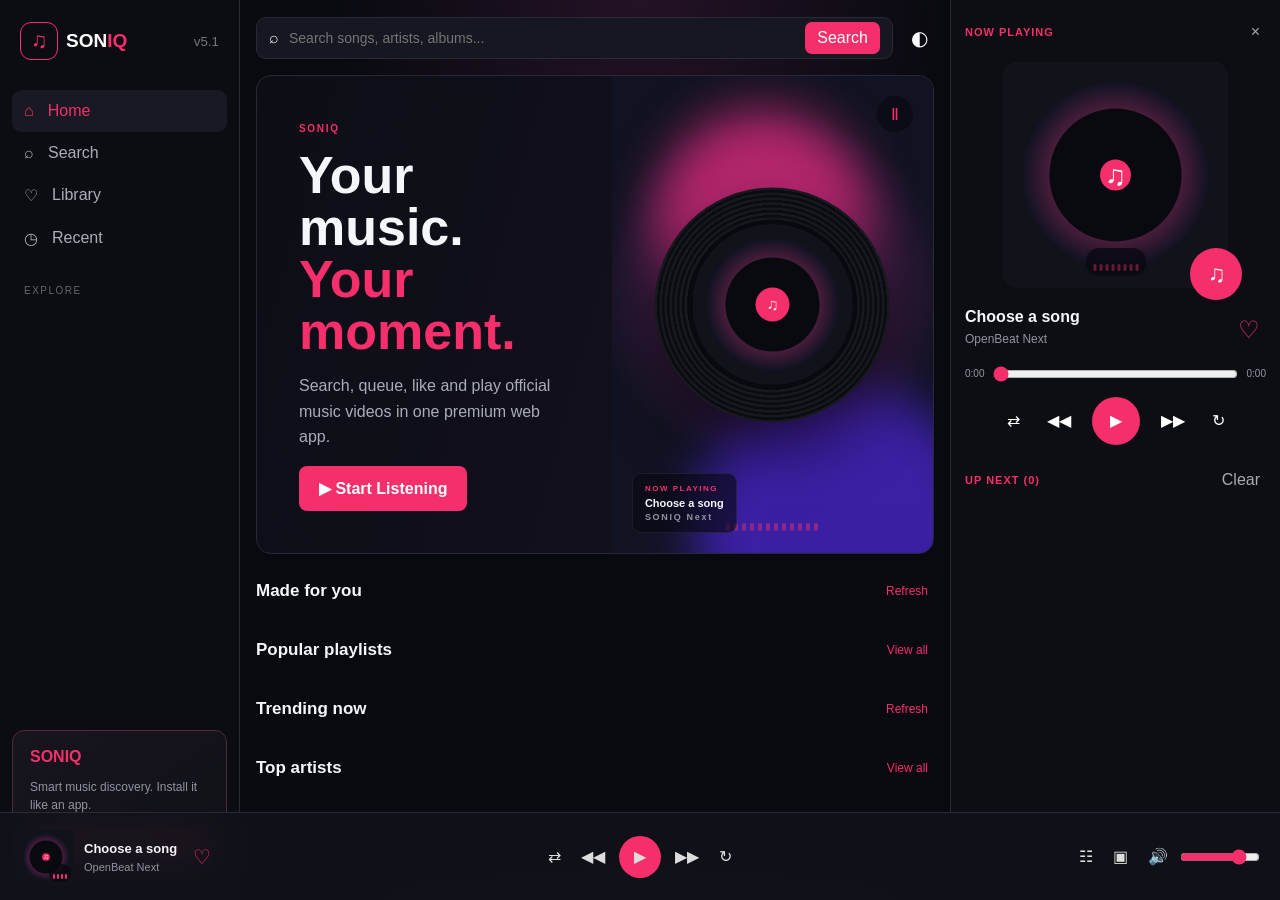
==== commit c91ca874: "Update index.html" ====
--- a/index.html
+++ b/index.html
@@ -1,6 +1,6 @@
 <!doctype html><html lang="en"><head><meta charset="utf-8"><meta name="viewport" content="width=device-width,initial-scale=1,viewport-fit=cover"><meta name="theme-color" content="#090a10"><meta name="description" content="OpenBeat Next v5.1 premium music discovery player."><meta name="apple-mobile-web-app-capable" content="yes"><title>SONIQ</title><link rel="manifest" href="./manifest.json"><link rel="stylesheet" href="./css/style.css"></head><body>
 <div class="mobile-top"><button id="menuBtn" type="button">☰</button><a class="mobile-logo" href="#homeView">SON<span>IQ</span></a><button id="mobileSearch" type="button">⌕</button></div>
-<aside style="display:none;"id="sidebar"><a class="logo" href="#homeView"><i>♫</i><b>SON<span>IQ</span></b><small>v5.1</small></a><button id="closeMenu" class="close-menu" type="button">×</button><nav><button class="nav active" data-view="home" type="button"><span>⌂</span><span>Home</span></button><button class="nav" data-view="search" type="button"><span>⌕</span><span>Search</span></button><button class="nav" data-view="library" type="button"><span>♡</span><span>Library</span></button><button class="nav" data-view="recent" type="button"><span>◷</span><span>Recent</span></button></nav><div class="side-label">EXPLORE</div><div id="sideGenres"></div><div class="premium"><b>SONIQ</b><p>Smart music discovery. Install it like an app.</p><button id="installBtn" type="button">Install App</button></div></aside>
+<aside id="sidebar"><a class="logo" href="#homeView"><i>♫</i><b>SON<span>IQ</span></b><small>v5.1</small></a><button id="closeMenu" class="close-menu" type="button">×</button><nav><button class="nav active" data-view="home" type="button"><span>⌂</span><span>Home</span></button><button class="nav" data-view="search" type="button"><span>⌕</span><span>Search</span></button><button class="nav" data-view="library" type="button"><span>♡</span><span>Library</span></button><button class="nav" data-view="recent" type="button"><span>◷</span><span>Recent</span></button></nav><div class="side-label">EXPLORE</div><div id="sideGenres"></div><div class="premium"><b>SONIQ</b><p>Smart music discovery. Install it like an app.</p><button id="installBtn" type="button">Install App</button></div></aside>
 <main><header><form id="searchForm"><span>⌕</span><input id="searchInput" type="search" placeholder="Search songs, artists, albums..." autocomplete="off"><button type="submit">Search</button></form><button id="themeBtn" type="button">◐</button></header>
 <section id="homeView"><div class="hero"><div class="hero-copy"><small>SONIQ</small><h1>Your music.<br><span>Your moment.</span></h1><p>Search, queue, like and play official music videos in one premium web app.</p><button id="heroPlay" type="button">▶ Start Listening</button></div><div class="hero-art" id="heroArt"><div class="hero-glow glow-a"></div><div class="hero-glow glow-b"></div><div class="hero-vinyl"><div class="hero-vinyl-image"><img id="heroThumb" src="./assets/images/openbeat-default.svg" alt="Current song"></div><div class="hero-vinyl-center">♫</div></div><div class="hero-equalizer"><i></i><i></i><i></i><i></i><i></i><i></i><i></i><i></i><i></i><i></i><i></i><i></i></div><div class="hero-now"><span>NOW PLAYING</span><b id="heroNowTitle">Choose a song</b><small id="heroNowArtist">SONIQ Next</small></div><div class="hero-playing">Ⅱ</div></div></div>
 <section><div class="section-head"><h2>Made for you</h2><button class="see" data-query="popular music" type="button">Refresh</button></div><div id="featuredGrid" class="cards"></div></section><section><div class="section-head"><h2>Popular playlists</h2><button id="viewPlaylists" type="button">View all</button></div><div id="playlistGrid" class="playlists"></div></section><section><div class="section-head"><h2 id="trendingTitle">Trending now</h2><button class="see" data-query="trending music" type="button">Refresh</button></div><div id="trendingGrid" class="cards"></div></section><section><div class="section-head"><h2>Top artists</h2><button id="viewArtists" type="button">View all</button></div><div id="artistGrid" class="artists"></div></section></section>
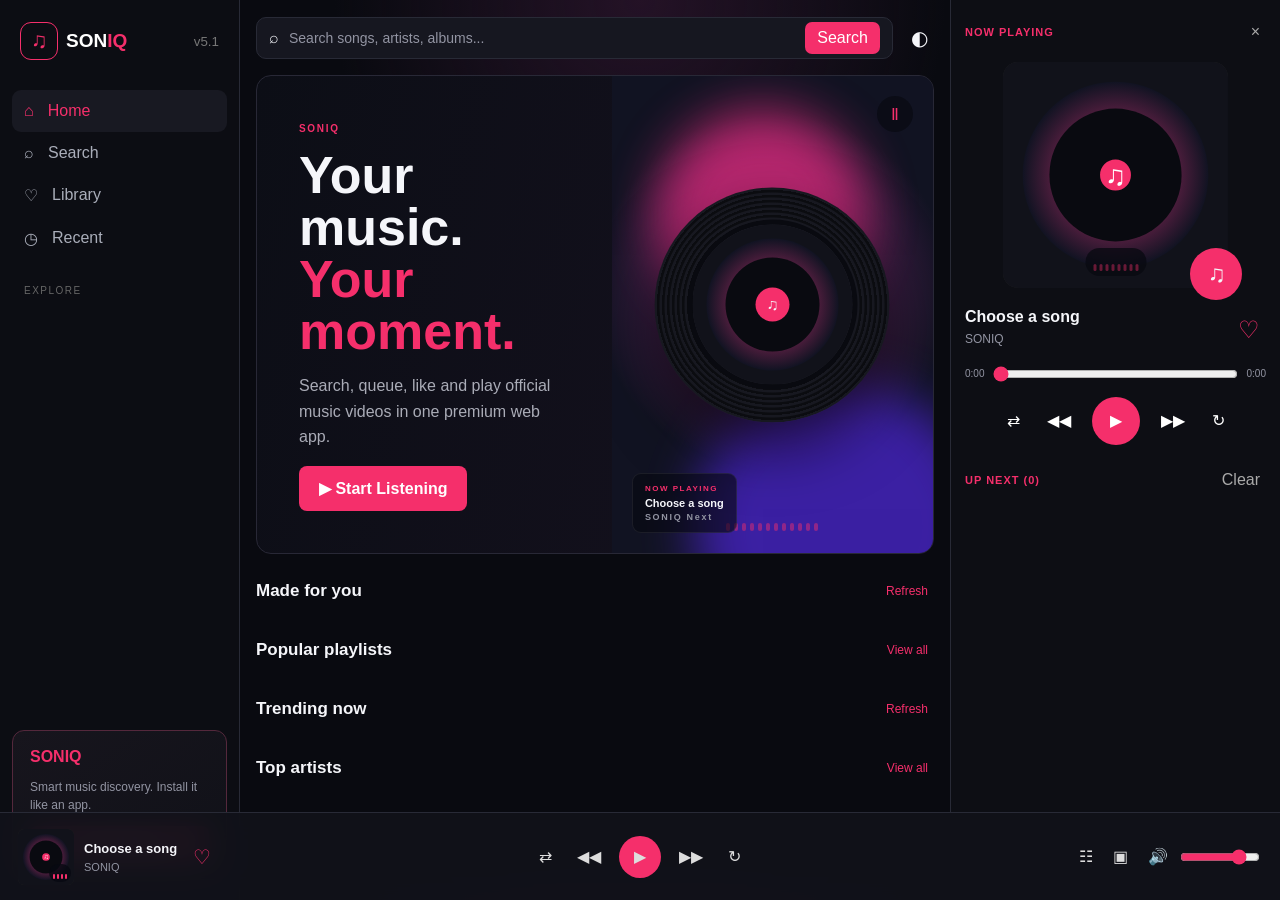
==== commit 4e8da8a4: "Update index.html" ====
--- a/index.html
+++ b/index.html
@@ -1,12 +1,743 @@
-<!doctype html><html lang="en"><head><meta charset="utf-8"><meta name="viewport" content="width=device-width,initial-scale=1,viewport-fit=cover"><meta name="theme-color" content="#090a10"><meta name="description" content="OpenBeat Next v5.1 premium music discovery player."><meta name="apple-mobile-web-app-capable" content="yes"><title>SONIQ</title><link rel="manifest" href="./manifest.json"><link rel="stylesheet" href="./css/style.css"></head><body>
-<div class="mobile-top"><button id="menuBtn" type="button">☰</button><a class="mobile-logo" href="#homeView">SON<span>IQ</span></a><button id="mobileSearch" type="button">⌕</button></div>
-<aside id="sidebar"><a class="logo" href="#homeView"><i>♫</i><b>SON<span>IQ</span></b><small>v5.1</small></a><button id="closeMenu" class="close-menu" type="button">×</button><nav><button class="nav active" data-view="home" type="button"><span>⌂</span><span>Home</span></button><button class="nav" data-view="search" type="button"><span>⌕</span><span>Search</span></button><button class="nav" data-view="library" type="button"><span>♡</span><span>Library</span></button><button class="nav" data-view="recent" type="button"><span>◷</span><span>Recent</span></button></nav><div class="side-label">EXPLORE</div><div id="sideGenres"></div><div class="premium"><b>SONIQ</b><p>Smart music discovery. Install it like an app.</p><button id="installBtn" type="button">Install App</button></div></aside>
-<main><header><form id="searchForm"><span>⌕</span><input id="searchInput" type="search" placeholder="Search songs, artists, albums..." autocomplete="off"><button type="submit">Search</button></form><button id="themeBtn" type="button">◐</button></header>
-<section id="homeView"><div class="hero"><div class="hero-copy"><small>SONIQ</small><h1>Your music.<br><span>Your moment.</span></h1><p>Search, queue, like and play official music videos in one premium web app.</p><button id="heroPlay" type="button">▶ Start Listening</button></div><div class="hero-art" id="heroArt"><div class="hero-glow glow-a"></div><div class="hero-glow glow-b"></div><div class="hero-vinyl"><div class="hero-vinyl-image"><img id="heroThumb" src="./assets/images/openbeat-default.svg" alt="Current song"></div><div class="hero-vinyl-center">♫</div></div><div class="hero-equalizer"><i></i><i></i><i></i><i></i><i></i><i></i><i></i><i></i><i></i><i></i><i></i><i></i></div><div class="hero-now"><span>NOW PLAYING</span><b id="heroNowTitle">Choose a song</b><small id="heroNowArtist">SONIQ Next</small></div><div class="hero-playing">Ⅱ</div></div></div>
-<section><div class="section-head"><h2>Made for you</h2><button class="see" data-query="popular music" type="button">Refresh</button></div><div id="featuredGrid" class="cards"></div></section><section><div class="section-head"><h2>Popular playlists</h2><button id="viewPlaylists" type="button">View all</button></div><div id="playlistGrid" class="playlists"></div></section><section><div class="section-head"><h2 id="trendingTitle">Trending now</h2><button class="see" data-query="trending music" type="button">Refresh</button></div><div id="trendingGrid" class="cards"></div></section><section><div class="section-head"><h2>Top artists</h2><button id="viewArtists" type="button">View all</button></div><div id="artistGrid" class="artists"></div></section></section>
-<section id="searchView" class="view hidden"><div class="page-title"><div><h1 id="searchTitle">Search</h1><p id="searchStatus">Find your next song.</p></div><button id="clearHistory" type="button">Clear history</button></div><div id="suggestions" class="history"></div><div id="searchGrid" class="cards"></div></section>
-<section id="libraryView" class="view hidden"><div class="page-title"><div><h1>Liked songs</h1><p>Your saved music.</p></div><button id="newPlaylist" type="button">+ Playlist</button></div><div id="libraryGrid" class="cards"></div></section>
-<section id="recentView" class="view hidden"><div class="page-title"><div><h1>Recently played</h1><p>Continue where you left off.</p></div></div><div id="recentGrid" class="cards"></div></section></main>
-<aside id="rightPanel"><div class="panel-title"><b>NOW PLAYING</b><button id="closePanel" type="button">×</button></div><div class="now-cover" id="nowCover"><div class="now-cover-glow"></div><img id="bigThumb" src="./assets/images/openbeat-default.svg" alt="Now playing artwork"><div class="disc">♫</div><div class="player-bars"><i></i><i></i><i></i><i></i><i></i><i></i><i></i><i></i></div></div><div class="now-meta"><div><h3 id="nowTitle">Choose a song</h3><p id="nowArtist">OpenBeat Next</p></div><button id="likeBtn" type="button">♡</button></div><div class="seek"><span id="timeNow">0:00</span><input id="seekRange" type="range" min="0" max="1000" value="0"><span id="timeEnd">0:00</span></div><div class="big-controls"><button id="shuffleBtn" type="button">⇄</button><button id="prevBtn" type="button">◀◀</button><button id="playBtn" type="button">▶</button><button id="nextBtn" type="button">▶▶</button><button id="repeatBtn" type="button">↻</button></div><div class="queue-head"><b>UP NEXT (<span id="queueCount">0</span>)</b><button id="clearQueue" type="button">Clear</button></div><div id="queueList"></div></aside>
-<footer><div class="mini"><div class="mini-art"><img id="miniThumb" src="./assets/images/openbeat-default.svg" alt="Current song"><div class="mini-bars"><i></i><i></i><i></i><i></i></div></div><div><b id="miniTitle">Choose a song</b><span id="miniArtist">OpenBeat Next</span></div><button id="miniLike" type="button">♡</button></div><div class="bottom-controls"><button id="bottomShuffle" type="button">⇄</button><button id="bottomPrev" type="button">◀◀</button><button id="bottomPlay" type="button">▶</button><button id="bottomNext" type="button">▶▶</button><button id="bottomRepeat" type="button">↻</button></div><div class="bottom-tools"><button id="panelBtn" type="button">☷</button><button id="videoBtn" type="button">▣</button><button id="muteBtn" type="button">🔊</button><input id="volume" type="range" min="0" max="100" value="80"></div></footer>
-<div id="videoModal" class="modal hidden"><div class="video-box"><button id="closeVideo" type="button">×</button><div id="youtubePlayer"></div><p>Video playback is powered by YouTube.</p></div></div><div id="toast" role="status"></div><script src="https://www.youtube.com/iframe_api"></script><script src="./js/app.js"></script></body></html>
+<!doctype html>
+<html lang="en">
+<head>
+<meta charset="utf-8">
+<meta name="viewport" content="width=device-width,initial-scale=1,viewport-fit=cover">
+
+<meta name="theme-color" content="#090a10">
+<meta name="description" content="SONIQ premium music discovery player. Search, queue, like and play music videos.">
+
+<meta name="apple-mobile-web-app-capable" content="yes">
+<meta name="apple-mobile-web-app-status-bar-style" content="black-translucent">
+
+<link rel="manifest" href="./manifest.json">
+<link rel="stylesheet" href="./css/style.css">
+
+<title>SONIQ — Music Discovery</title>
+</head>
+
+<body>
+
+<!-- MOBILE TOP -->
+<div class="mobile-top">
+  <button id="menuBtn" type="button" aria-label="Open menu">☰</button>
+
+  <a class="mobile-logo" href="#homeView" aria-label="SONIQ Home">
+    SON<span>IQ</span>
+  </a>
+
+  <button id="mobileSearch" type="button" aria-label="Search">⌕</button>
+</div>
+
+
+<!-- SIDEBAR -->
+<aside id="sidebar">
+
+  <a class="logo" href="#homeView" aria-label="SONIQ Home">
+    <i>♫</i>
+    <b>SON<span>IQ</span></b>
+    <small>v5.1</small>
+  </a>
+
+  <button
+    id="closeMenu"
+    class="close-menu"
+    type="button"
+    aria-label="Close menu"
+  >×</button>
+
+  <nav aria-label="Main navigation">
+
+    <button class="nav active" data-view="home" type="button">
+      <span>⌂</span>
+      <span>Home</span>
+    </button>
+
+    <button class="nav" data-view="search" type="button">
+      <span>⌕</span>
+      <span>Search</span>
+    </button>
+
+    <button class="nav" data-view="library" type="button">
+      <span>♡</span>
+      <span>Library</span>
+    </button>
+
+    <button class="nav" data-view="recent" type="button">
+      <span>◷</span>
+      <span>Recent</span>
+    </button>
+
+  </nav>
+
+  <div class="side-label">EXPLORE</div>
+
+  <div id="sideGenres"></div>
+
+  <div class="premium">
+    <b>SONIQ</b>
+
+    <p>
+      Smart music discovery.
+      Install it like an app.
+    </p>
+
+    <button id="installBtn" type="button">
+      Install App
+    </button>
+  </div>
+
+</aside>
+
+
+<!-- MAIN -->
+<main>
+
+  <!-- HEADER -->
+  <header>
+
+    <form id="searchForm" role="search">
+
+      <span aria-hidden="true">⌕</span>
+
+      <input
+        id="searchInput"
+        type="search"
+        placeholder="Search songs, artists, albums..."
+        autocomplete="off"
+        enterkeyhint="search"
+      >
+
+      <button type="submit">
+        Search
+      </button>
+
+    </form>
+
+    <button
+      id="themeBtn"
+      type="button"
+      aria-label="Toggle theme"
+      title="Toggle theme"
+    >◐</button>
+
+  </header>
+
+
+  <!-- HOME -->
+  <section id="homeView">
+
+    <!-- HERO -->
+    <div class="hero">
+
+      <div class="hero-copy">
+
+        <small>SONIQ</small>
+
+        <h1>
+          Your music.<br>
+          <span>Your moment.</span>
+        </h1>
+
+        <p>
+          Search, queue, like and play official
+          music videos in one premium web app.
+        </p>
+
+        <button id="heroPlay" type="button">
+          ▶ Start Listening
+        </button>
+
+      </div>
+
+
+      <div class="hero-art" id="heroArt">
+
+        <div class="hero-glow glow-a"></div>
+        <div class="hero-glow glow-b"></div>
+
+        <div class="hero-vinyl">
+
+          <div class="hero-vinyl-image">
+            <img
+              id="heroThumb"
+              src="./assets/images/openbeat-default.svg"
+              alt="Current song artwork"
+            >
+          </div>
+
+          <div class="hero-vinyl-center">
+            ♫
+          </div>
+
+        </div>
+
+        <div class="hero-equalizer" aria-hidden="true">
+          <i></i><i></i><i></i><i></i><i></i><i></i>
+          <i></i><i></i><i></i><i></i><i></i><i></i>
+        </div>
+
+        <div class="hero-now">
+
+          <span>NOW PLAYING</span>
+
+          <b id="heroNowTitle">
+            Choose a song
+          </b>
+
+          <small id="heroNowArtist">
+            SONIQ Next
+          </small>
+
+        </div>
+
+        <div class="hero-playing" aria-hidden="true">
+          Ⅱ
+        </div>
+
+      </div>
+
+    </div>
+
+
+    <!-- FEATURED -->
+    <section>
+
+      <div class="section-head">
+
+        <h2>Made for you</h2>
+
+        <button
+          class="see"
+          data-query="popular music"
+          type="button"
+        >
+          Refresh
+        </button>
+
+      </div>
+
+      <div
+        id="featuredGrid"
+        class="cards"
+      ></div>
+
+    </section>
+
+
+    <!-- PLAYLISTS -->
+    <section>
+
+      <div class="section-head">
+
+        <h2>Popular playlists</h2>
+
+        <button
+          id="viewPlaylists"
+          type="button"
+        >
+          View all
+        </button>
+
+      </div>
+
+      <div
+        id="playlistGrid"
+        class="playlists"
+      ></div>
+
+    </section>
+
+
+    <!-- TRENDING -->
+    <section>
+
+      <div class="section-head">
+
+        <h2 id="trendingTitle">
+          Trending now
+        </h2>
+
+        <button
+          class="see"
+          data-query="trending music"
+          type="button"
+        >
+          Refresh
+        </button>
+
+      </div>
+
+      <div
+        id="trendingGrid"
+        class="cards"
+      ></div>
+
+    </section>
+
+
+    <!-- ARTISTS -->
+    <section>
+
+      <div class="section-head">
+
+        <h2>Top artists</h2>
+
+        <button
+          id="viewArtists"
+          type="button"
+        >
+          View all
+        </button>
+
+      </div>
+
+      <div
+        id="artistGrid"
+        class="artists"
+      ></div>
+
+    </section>
+
+  </section>
+
+
+  <!-- SEARCH -->
+  <section
+    id="searchView"
+    class="view hidden"
+  >
+
+    <div class="page-title">
+
+      <div>
+
+        <h1 id="searchTitle">
+          Search
+        </h1>
+
+        <p id="searchStatus">
+          Find your next song.
+        </p>
+
+      </div>
+
+      <button
+        id="clearHistory"
+        type="button"
+      >
+        Clear history
+      </button>
+
+    </div>
+
+    <div
+      id="suggestions"
+      class="history"
+    ></div>
+
+    <div
+      id="searchGrid"
+      class="cards"
+    ></div>
+
+  </section>
+
+
+  <!-- LIBRARY -->
+  <section
+    id="libraryView"
+    class="view hidden"
+  >
+
+    <div class="page-title">
+
+      <div>
+
+        <h1>Liked songs</h1>
+
+        <p>
+          Your saved music.
+        </p>
+
+      </div>
+
+      <button
+        id="newPlaylist"
+        type="button"
+      >
+        + Playlist
+      </button>
+
+    </div>
+
+    <div
+      id="libraryGrid"
+      class="cards"
+    ></div>
+
+  </section>
+
+
+  <!-- RECENT -->
+  <section
+    id="recentView"
+    class="view hidden"
+  >
+
+    <div class="page-title">
+
+      <div>
+
+        <h1>Recently played</h1>
+
+        <p>
+          Continue where you left off.
+        </p>
+
+      </div>
+
+    </div>
+
+    <div
+      id="recentGrid"
+      class="cards"
+    ></div>
+
+  </section>
+
+</main>
+
+
+<!-- RIGHT PLAYER -->
+<aside id="rightPanel">
+
+  <div class="panel-title">
+
+    <b>NOW PLAYING</b>
+
+    <button
+      id="closePanel"
+      type="button"
+      aria-label="Close player"
+    >
+      ×
+    </button>
+
+  </div>
+
+
+  <div
+    class="now-cover"
+    id="nowCover"
+  >
+
+    <div class="now-cover-glow"></div>
+
+    <img
+      id="bigThumb"
+      src="./assets/images/openbeat-default.svg"
+      alt="Now playing artwork"
+    >
+
+    <div class="disc">
+      ♫
+    </div>
+
+    <div
+      class="player-bars"
+      aria-hidden="true"
+    >
+      <i></i><i></i><i></i><i></i>
+      <i></i><i></i><i></i><i></i>
+    </div>
+
+  </div>
+
+
+  <div class="now-meta">
+
+    <div>
+
+      <h3 id="nowTitle">
+        Choose a song
+      </h3>
+
+      <p id="nowArtist">
+        SONIQ
+      </p>
+
+    </div>
+
+    <button
+      id="likeBtn"
+      type="button"
+      aria-label="Like song"
+    >
+      ♡
+    </button>
+
+  </div>
+
+
+  <div class="seek">
+
+    <span id="timeNow">
+      0:00
+    </span>
+
+    <input
+      id="seekRange"
+      type="range"
+      min="0"
+      max="1000"
+      value="0"
+      aria-label="Song progress"
+    >
+
+    <span id="timeEnd">
+      0:00
+    </span>
+
+  </div>
+
+
+  <div class="big-controls">
+
+    <button
+      id="shuffleBtn"
+      type="button"
+      aria-label="Shuffle"
+    >
+      ⇄
+    </button>
+
+    <button
+      id="prevBtn"
+      type="button"
+      aria-label="Previous"
+    >
+      ◀◀
+    </button>
+
+    <button
+      id="playBtn"
+      type="button"
+      aria-label="Play"
+    >
+      ▶
+    </button>
+
+    <button
+      id="nextBtn"
+      type="button"
+      aria-label="Next"
+    >
+      ▶▶
+    </button>
+
+    <button
+      id="repeatBtn"
+      type="button"
+      aria-label="Repeat"
+    >
+      ↻
+    </button>
+
+  </div>
+
+
+  <div class="queue-head">
+
+    <b>
+      UP NEXT
+      (<span id="queueCount">0</span>)
+    </b>
+
+    <button
+      id="clearQueue"
+      type="button"
+    >
+      Clear
+    </button>
+
+  </div>
+
+  <div id="queueList"></div>
+
+</aside>
+
+
+<!-- BOTTOM PLAYER -->
+<footer>
+
+  <div class="mini">
+
+    <div class="mini-art">
+
+      <img
+        id="miniThumb"
+        src="./assets/images/openbeat-default.svg"
+        alt="Current song"
+      >
+
+      <div
+        class="mini-bars"
+        aria-hidden="true"
+      >
+        <i></i><i></i><i></i><i></i>
+      </div>
+
+    </div>
+
+
+    <div>
+
+      <b id="miniTitle">
+        Choose a song
+      </b>
+
+      <span id="miniArtist">
+        SONIQ
+      </span>
+
+    </div>
+
+
+    <button
+      id="miniLike"
+      type="button"
+      aria-label="Like song"
+    >
+      ♡
+    </button>
+
+  </div>
+
+
+  <div class="bottom-controls">
+
+    <button
+      id="bottomShuffle"
+      type="button"
+      aria-label="Shuffle"
+    >
+      ⇄
+    </button>
+
+    <button
+      id="bottomPrev"
+      type="button"
+      aria-label="Previous"
+    >
+      ◀◀
+    </button>
+
+    <button
+      id="bottomPlay"
+      type="button"
+      aria-label="Play"
+    >
+      ▶
+    </button>
+
+    <button
+      id="bottomNext"
+      type="button"
+      aria-label="Next"
+    >
+      ▶▶
+    </button>
+
+    <button
+      id="bottomRepeat"
+      type="button"
+      aria-label="Repeat"
+    >
+      ↻
+    </button>
+
+  </div>
+
+
+  <div class="bottom-tools">
+
+    <button
+      id="panelBtn"
+      type="button"
+      aria-label="Open player"
+    >
+      ☷
+    </button>
+
+    <button
+      id="videoBtn"
+      type="button"
+      aria-label="Open video"
+    >
+      ▣
+    </button>
+
+    <button
+      id="muteBtn"
+      type="button"
+      aria-label="Mute"
+    >
+      🔊
+    </button>
+
+    <input
+      id="volume"
+      type="range"
+      min="0"
+      max="100"
+      value="80"
+      aria-label="Volume"
+    >
+
+  </div>
+
+</footer>
+
+
+<!-- VIDEO MODAL -->
+<div
+  id="videoModal"
+  class="modal hidden"
+  aria-hidden="true"
+>
+
+  <div class="video-box">
+
+    <button
+      id="closeVideo"
+      type="button"
+      aria-label="Close video"
+    >
+      ×
+    </button>
+
+    <div id="youtubePlayer"></div>
+
+    <p>
+      Video playback is powered by YouTube.
+    </p>
+
+  </div>
+
+</div>
+
+
+<!-- TOAST -->
+<div
+  id="toast"
+  role="status"
+  aria-live="polite"
+></div>
+
+
+<script src="https://www.youtube.com/iframe_api"></script>
+<script src="./js/app.js"></script>
+
+</body>
+      </html>
--- a/css/style.css
+++ b/css/style.css
@@ -1,4 +1,6 @@
-*{box-sizing:border-box}:root{--bg:#090a10;--panel:#0f1018;--card:#151620;--line:#282a36;--text:#f5f6fa;--muted:#9294a2;--pink:#f52f6b}html{scroll-behavior:smooth}body{margin:0;background:radial-gradient(circle at 50% 0,#241226,transparent 28%),var(--bg);color:var(--text);font-family:Arial,sans-serif;padding:0 330px 88px 240px;overflow-x:hidden}button{cursor:pointer;font:inherit}.hidden{display:none!important}button:focus-visible,input:focus-visible{outline:2px solid var(--pink);outline-offset:2px}#sidebar{position:fixed;left:0;top:0;bottom:0;width:240px;background:#0c0d13;border-right:1px solid var(--line);padding:22px 12px;z-index:90;overflow-y:auto}.logo{display:flex;align-items:center;gap:8px;color:#fff;text-decoration:none;margin:0 8px 30px}.logo i{width:38px;height:38px;border-radius:11px;border:1px solid var(--pink);display:grid;place-items:center;color:var(--pink);font-style:normal;font-size:22px}.logo b{font-size:19px}.logo span,.mobile-logo span{color:var(--pink)}.logo small{color:#777;margin-left:auto}.close-menu{display:none}.nav{width:100%;border:0;background:transparent;color:#aaaeba;padding:12px;border-radius:9px;text-align:left;display:flex;gap:14px}.nav.active,.nav:hover{background:#181922;color:var(--pink)}.side-label{font-size:10px;letter-spacing:1.5px;color:#666;margin:25px 12px 8px}.genre{width:100%;text-align:left;background:transparent;border:0;color:#a5a6b2;padding:8px 12px;border-radius:7px}.genre:hover{background:#181922;color:#fff}.premium{position:absolute;left:12px;right:12px;bottom:20px;padding:17px;border:1px solid #54283c;border-radius:12px;background:linear-gradient(145deg,#17151d,#101118)}.premium b{color:var(--pink)}.premium p{color:var(--muted);font-size:12px;line-height:1.5}.premium button{border:0;background:var(--pink);color:#fff;padding:9px;border-radius:7px;width:100%;font-weight:bold}.mobile-top{display:none}main{max-width:1200px;margin:auto;padding:0 16px}header{height:75px;display:flex;align-items:center;gap:12px}header form{height:42px;flex:1;display:flex;align-items:center;gap:8px;background:#161720;border:1px solid var(--line);border-radius:10px;padding:0 12px}header input{flex:1;background:transparent;border:0;outline:0;color:#fff;font-size:14px;min-width:0}header form button{background:var(--pink);border:0;color:#fff;border-radius:7px;padding:7px 12px}header>#themeBtn{background:transparent;border:0;color:#fff;font-size:20px}.hero{min-height:340px;border:1px solid #282836;border-radius:15px;overflow:hidden;display:grid;grid-template-columns:1.05fr .95fr;background:linear-gradient(105deg,#0c0e16,#16111f);position:relative}.hero-copy{padding:42px;position:relative;z-index:4}.hero small{font-size:10px;letter-spacing:1.7px;color:var(--pink);font-weight:bold}.hero h1{font-size:52px;line-height:1;margin:13px 0}.hero h1 span{color:var(--pink)}.hero p{color:#aaacb7;line-height:1.6;max-width:450px}.hero button{border:0;border-radius:8px;background:var(--pink);color:#fff;padding:13px 20px;font-weight:bold}.hero-art{position:relative;overflow:hidden;background:radial-gradient(circle at 50% 45%,#d12873,#572258 20%,#111322 58%);min-height:340px}.hero-glow{position:absolute;border-radius:50%;filter:blur(25px);opacity:.65}.glow-a{width:210px;height:210px;background:#ff2e8b;left:14%;top:7%}.glow-b{width:290px;height:290px;background:#5227e8;right:-16%;bottom:-25%}.hero-vinyl{position:absolute;width:235px;height:235px;border-radius:50%;left:50%;top:48%;transform:translate(-50%,-50%);background:repeating-radial-gradient(circle,#171820 0,#171820 2px,#0b0c10 3px,#0b0c10 5px);box-shadow:0 25px 60px #0009;display:grid;place-items:center}.hero-art.is-playing .hero-vinyl{animation:vinylSpin 4s linear infinite}.hero-vinyl-image{width:170px;height:170px;border-radius:50%;overflow:hidden;border:5px solid #090a10}.hero-vinyl-image img{width:100%;height:100%;object-fit:cover;background:#20212b}.hero-vinyl-center{position:absolute;width:34px;height:34px;border-radius:50%;background:var(--pink);display:grid;place-items:center}.hero-equalizer{position:absolute;left:50%;bottom:22px;transform:translateX(-50%);display:flex;align-items:end;gap:4px;height:32px;z-index:4}.hero-equalizer i{display:block;width:4px;height:8px;border-radius:5px;background:var(--pink);opacity:.45}.hero-art.is-playing .hero-equalizer i{opacity:1;animation:eqHero .8s ease-in-out infinite alternate}.hero-equalizer i:nth-child(2){animation-delay:.08s}.hero-equalizer i:nth-child(3){animation-delay:.16s}.hero-equalizer i:nth-child(4){animation-delay:.24s}.hero-equalizer i:nth-child(5){animation-delay:.32s}.hero-equalizer i:nth-child(6){animation-delay:.4s}.hero-equalizer i:nth-child(7){animation-delay:.48s}.hero-equalizer i:nth-child(8){animation-delay:.56s}.hero-equalizer i:nth-child(9){animation-delay:.64s}.hero-equalizer i:nth-child(10){animation-delay:.72s}.hero-equalizer i:nth-child(11){animation-delay:.8s}.hero-equalizer i:nth-child(12){animation-delay:.88s}.hero-now{position:absolute;left:20px;bottom:20px;z-index:5;display:flex;flex-direction:column;max-width:42%;padding:10px 12px;border:1px solid #ffffff12;background:#0809119c;border-radius:9px}.hero-now span{font-size:8px;color:var(--pink);letter-spacing:1.5px;font-weight:bold}.hero-now b{font-size:11px;white-space:nowrap;overflow:hidden;text-overflow:ellipsis;margin-top:4px}.hero-now small{font-size:9px;color:var(--muted);margin-top:3px}.hero-playing{position:absolute;right:20px;top:20px;width:36px;height:36px;border-radius:50%;background:#080911aa;display:grid;place-items:center;color:var(--pink);z-index:5}.section-head,.page-title{display:flex;justify-content:space-between;align-items:center;margin:27px 0 12px;gap:12px}.section-head h2{font-size:17px;margin:0}.section-head button,.page-title button{background:transparent;border:0;color:var(--pink);font-size:12px}.cards{display:grid;grid-template-columns:repeat(5,minmax(120px,1fr));gap:12px}.song{min-width:0;cursor:pointer}.cover{position:relative;overflow:hidden;border-radius:9px}.cover img{width:100%;aspect-ratio:1/1;object-fit:cover;border-radius:9px;background:#222;display:block;transition:.3s}.song:hover .cover img{transform:scale(1.035);filter:brightness(.78)}.song button{position:absolute;border:0;width:34px;height:34px;border-radius:50%;background:#090a0dcc;color:#fff;opacity:0;transition:.2s}.song:hover button,.song:focus-within button{opacity:1}.song .play{left:8px;bottom:8px}.song .add{right:8px;top:8px}.song b,.song span{display:block;white-space:nowrap;overflow:hidden;text-overflow:ellipsis}.song b{font-size:12px;margin-top:7px}.song span{font-size:11px;color:var(--muted);margin-top:4px}.playlists{display:grid;grid-template-columns:repeat(5,1fr);gap:12px}.playlist{border:0;color:#fff;border-radius:10px;min-height:115px;padding:14px;text-align:left;font-weight:bold;position:relative;overflow:hidden;background:linear-gradient(135deg,#f52f6b,#552144);transition:.2s}.playlist:hover{transform:translateY(-2px)}.playlist:nth-child(2){background:linear-gradient(135deg,#f04b16,#b8790c)}.playlist:nth-child(3){background:linear-gradient(135deg,#144f77,#1d2930)}.playlist:nth-child(4){background:linear-gradient(135deg,#70211e,#d73f36)}.playlist:nth-child(5){background:linear-gradient(135deg,#31336d,#732368)}.playlist small{position:absolute;left:14px;bottom:12px;color:#fff9}.artists{display:flex;gap:16px;overflow:auto;padding-bottom:5px}.artist{flex:0 0 78px;text-align:center}.artist img{width:72px;height:72px;border-radius:50%;object-fit:cover;background:#222;border:2px solid #282a36}.artist b{display:block;font-size:10px;white-space:nowrap;overflow:hidden;text-overflow:ellipsis;margin-top:6px}.view{padding:10px 0 30px}.page-title h1{margin:0;font-size:24px}.page-title p{color:var(--muted);margin:6px 0 0}.history button{border:1px solid var(--line);background:#161720;color:#bbb;padding:8px 11px;border-radius:20px;margin:0 7px 8px 0}.empty{color:var(--muted);padding:20px;border:1px dashed var(--line);border-radius:10px;grid-column:1/-1}
-#rightPanel{position:fixed;right:0;top:0;bottom:88px;width:330px;background:#0d0e14;border-left:1px solid var(--line);padding:22px 14px;overflow:auto;z-index:120}.panel-title,.queue-head{display:flex;justify-content:space-between;align-items:center}.panel-title b,.queue-head b{font-size:11px;color:var(--pink);letter-spacing:1px}.panel-title button,.queue-head button{border:0;background:transparent;color:#aaa}.now-cover{position:relative;margin:20px auto;width:75%;aspect-ratio:1/1}.now-cover-glow{position:absolute;inset:8%;border-radius:50%;background:var(--pink);filter:blur(35px);opacity:0}.now-cover.is-playing .now-cover-glow{opacity:.32}.now-cover>img{position:relative;width:100%;height:100%;object-fit:cover;border-radius:15px;background:#222;display:block}.disc{position:absolute;right:-14px;bottom:-12px;width:52px;height:52px;border-radius:50%;background:var(--pink);display:grid;place-items:center;font-size:24px}.now-cover.is-playing .disc{animation:vinylSpin 4s linear infinite}.player-bars{position:absolute;left:50%;bottom:12px;transform:translateX(-50%);height:28px;display:flex;align-items:end;gap:3px;padding:5px 8px;border-radius:20px;background:#080911c9}.player-bars i{display:block;width:3px;height:7px;border-radius:4px;background:var(--pink);opacity:.4}.now-cover.is-playing .player-bars i{opacity:1;animation:eqPanel .7s ease-in-out infinite alternate}.now-meta{display:flex;align-items:center;justify-content:space-between;margin-top:20px;gap:10px}.now-meta>div{min-width:0}.now-meta h3{margin:0;font-size:16px;white-space:nowrap;overflow:hidden;text-overflow:ellipsis}.now-meta p{margin:6px 0;color:var(--muted);font-size:12px}.now-meta button{border:0;background:transparent;color:var(--pink);font-size:24px}.seek{display:flex;align-items:center;gap:7px;font-size:10px;color:var(--muted);margin-top:12px}.seek input{accent-color:var(--pink);flex:1}.big-controls{display:flex;justify-content:center;align-items:center;gap:15px;margin:13px 0 25px}.big-controls button{border:0;background:transparent;color:#fff}.big-controls #playBtn{width:48px;height:48px;border-radius:50%;background:var(--pink)}.queue-item{display:flex;gap:8px;padding:8px 0;border-bottom:1px solid #22232c}.queue-item img{width:40px;height:40px;border-radius:5px;object-fit:cover;background:#222}.queue-item div{min-width:0;flex:1}.queue-item b,.queue-item span{display:block;white-space:nowrap;overflow:hidden;text-overflow:ellipsis}.queue-item b{font-size:11px}.queue-item span{font-size:10px;color:var(--muted);margin-top:4px}
-footer{position:fixed;z-index:100;left:0;right:0;bottom:0;height:88px;background:#11121af2;border-top:1px solid var(--line);display:grid;grid-template-columns:1fr 1fr 1fr;align-items:center;padding:9px 18px;gap:15px;backdrop-filter:blur(15px)}.mini{display:flex;align-items:center;gap:10px;min-width:0}.mini-art{position:relative;width:56px;height:56px;flex:0 0 56px}.mini-art>img{width:56px;height:56px;border-radius:6px;object-fit:cover;background:#222;display:block}.mini-art.is-playing img{box-shadow:0 0 0 2px var(--pink)}.mini-bars{position:absolute;right:3px;bottom:3px;display:flex;align-items:end;gap:2px;height:18px;padding:3px 4px;border-radius:10px;background:#080911cc}.mini-bars i{width:2px;height:5px;border-radius:3px;background:var(--pink)}.mini-art.is-playing .mini-bars i{animation:eqMini .65s ease-in-out infinite alternate}.mini>div:not(.mini-art){min-width:0}.mini b,.mini span{display:block;white-space:nowrap;overflow:hidden;text-overflow:ellipsis}.mini b{font-size:13px}.mini span{font-size:11px;color:var(--muted);margin-top:5px}.mini button{border:0;background:transparent;color:var(--pink);font-size:20px}.bottom-controls{text-align:center}.bottom-controls button,.bottom-tools button{border:0;background:transparent;color:#ddd;margin:0 4px}.bottom-controls #bottomPlay{background:var(--pink);width:42px;height:42px;border-radius:50%}.bottom-tools{display:flex;justify-content:flex-end;align-items:center}.bottom-tools input{width:80px;accent-color:var(--pink)}.modal{position:fixed;inset:0;z-index:200;background:#000d;display:grid;place-items:center;padding:20px}.video-box{width:min(1000px,100%);background:#000;position:relative;border-radius:12px;overflow:hidden}.video-box>button{position:absolute;right:7px;top:7px;z-index:2;border:0;border-radius:50%;width:35px;height:35px;background:#000b;color:#fff;font-size:22px}.video-box p{color:#aaa;text-align:center;font-size:11px;margin:8px}#youtubePlayer{width:100%;aspect-ratio:16/9}#toast{position:fixed;z-index:300;left:50%;bottom:105px;transform:translate(-50%,150px);background:#292a34;border:1px solid #3a3b47;padding:11px 16px;border-radius:9px;transition:.25s;max-width:calc(100vw - 30px);font-size:13px;text-align:center}#toast.show{transform:translate(-50%,0)}::-webkit-scrollbar{width:8px;height:8px}::-webkit-scrollbar-track{background:#0b0c11}::-webkit-scrollbar-thumb{background:#353642;border-radius:20px}@keyframes vinylSpin{from{transform:translate(-50%,-50%) rotate(0deg)}to{transform:translate(-50%,-50%) rotate(360deg)}}@keyframes eqHero{from{height:6px}to{height:30px}}@keyframes eqPanel{from{height:5px}to{height:22px}}@keyframes eqMini{from{height:4px}to{height:15px}}
-@media(max-width:1250px){body{padding-right:0}.cards,.playlists{grid-template-columns:repeat(4,minmax(120px,1fr))}#rightPanel{transform:translateX(100%);transition:.25s}.right-open #rightPanel{transform:none}}@media(max-width:1000px){.hero{grid-template-columns:1fr .85fr}.hero h1{font-size:44px}.hero-copy{padding:32px}.cards{grid-template-columns:repeat(3,minmax(120px,1fr))}.playlists{grid-template-columns:repeat(3,1fr)}}@media(max-width:800px){body{padding:56px 0 125px}.mobile-top{position:fixed;top:0;left:0;right:0;height:56px;display:flex;align-items:center;justify-content:space-between;padding:0 14px;background:#0d0e14;border-bottom:1px solid var(--line);z-index:150}.mobile-top button{border:0;background:transparent;color:#fff;font-size:20px;width:38px;height:38px}.#sidebar{top:0;bottom:0;width:min(290px,88vw);transform:translateX(-105%);transition:.25s;z-index:180;box-shadow:15px 0 50px #0009}.side-open #sidebar{transform:translateX(0)}.close-menu{display:block;position:absolute;right:13px;top:18px;width:34px;height:34px;border:0;background:#181922;color:#fff;border-radius:8px;font-size:23px}.logo{margin-right:45px}.premium{display:none}main{padding:0 12px}header{height:63px}.hero{display:block;min-height:520px}.hero-copy{padding:27px;min-height:245px}.hero h1{font-size:40px}.hero-art{display:block;height:275px;min-height:275px}.hero-vinyl{width:185px;height:185px}.hero-vinyl-image{width:134px;height:134px}.hero-now{max-width:58%;left:14px;bottom:14px}.hero-playing{right:14px;top:14px}.cards,.playlists{grid-template-columns:repeat(2,minmax(0,1fr));gap:10px}.song button{opacity:1;width:32px;height:32px}footer{height:125px;padding:7px 10px;grid-template-columns:1fr auto}.mini-art,.mini-art>img{width:47px;height:47px;flex-basis:47px}.mini b{font-size:11px}.mini span{font-size:10px}.bottom-controls{position:absolute;left:0;right:0;bottom:4px}.bottom-controls button{margin:0 3px}.bottom-tools input,.bottom-tools #muteBtn{display:none}#rightPanel{bottom:0;width:min(360px,100%)}#toast{bottom:135px}}@media(max-width:600px){main{padding:0 10px}.hero{min-height:500px}.hero-copy{padding:23px}.hero h1{font-size:36px}.hero-art{height:255px;min-height:255px}.hero-vinyl{width:165px;height:165px}.hero-vinyl-image{width:120px;height:120px}.hero-now{max-width:65%}.now-cover{width:72%}}@media(max-width:420px){header form button{font-size:11px;padding:7px 8px}.hero-copy{padding:20px}.hero h1{font-size:33px}.hero{min-height:485px}.hero-art{height:245px;min-height:245px}.hero-vinyl{width:155px;height:155px}.hero-vinyl-image{width:112px;height:112px}.hero-now{bottom:10px;left:10px}.hero-playing{top:10px;right:10px}.bottom-controls button{font-size:13px}.bottom-controls #bottomPlay{width:40px;height:40px}}+*{box-sizing:border-box}:root{--bg:#090a10;--panel:#0f1018;--card:#151620;--line:#282a36;--text:#f5f6fa;--muted:#9294a2;--pink:#f52f6b}html{scroll-behavior:smooth}body{margin:0;background:radial-gradient(circle at 50% 0,#241226,transparent 28%),var(--bg);color:var(--text);font-family:Arial,sans-serif;padding:0 330px 88px 240px;overflow-x:hidden}body.light{--bg:#f5f6fa;--panel:#fff;--card:#fff;--line:#dddfe8;--text:#171821;--muted:#666875;background:#f5f6fa}button{cursor:pointer;font:inherit}button:disabled{cursor:not-allowed;opacity:.5}.hidden{display:none!important}button:focus-visible,input:focus-visible{outline:2px solid var(--pink);outline-offset:2px}#sidebar{position:fixed;left:0;top:0;bottom:0;width:240px;background:#0c0d13;border-right:1px solid var(--line);padding:22px 12px;z-index:90;overflow-y:auto}.logo{display:flex;align-items:center;gap:8px;color:#fff;text-decoration:none;margin:0 8px 30px}.logo i{width:38px;height:38px;border-radius:11px;border:1px solid var(--pink);display:grid;place-items:center;color:var(--pink);font-style:normal;font-size:22px}.logo b{font-size:19px}.logo span,.mobile-logo span{color:var(--pink)}.logo small{color:#777;margin-left:auto}.close-menu{display:none}.nav{width:100%;border:0;background:transparent;color:#aaaeba;padding:12px;border-radius:9px;text-align:left;display:flex;gap:14px}.nav.active,.nav:hover{background:#181922;color:var(--pink)}.side-label{font-size:10px;letter-spacing:1.5px;color:#666;margin:25px 12px 8px}.genre{width:100%;text-align:left;background:transparent;border:0;color:#a5a6b2;padding:8px 12px;border-radius:7px}.genre:hover{background:#181922;color:#fff}.premium{position:absolute;left:12px;right:12px;bottom:20px;padding:17px;border:1px solid #54283c;border-radius:12px;background:linear-gradient(145deg,#17151d,#101118)}.premium b{color:var(--pink)}.premium p{color:var(--muted);font-size:12px;line-height:1.5}.premium button{border:0;background:var(--pink);color:#fff;padding:9px;border-radius:7px;width:100%;font-weight:bold}.mobile-top{display:none}main{max-width:1200px;margin:auto;padding:0 16px}header{height:75px;display:flex;align-items:center;gap:12px}header form{height:42px;flex:1;display:flex;align-items:center;gap:8px;background:#161720;border:1px solid var(--line);border-radius:10px;padding:0 12px}header input{flex:1;background:transparent;border:0;outline:0;color:var(--text);font-size:14px;min-width:0}header input::placeholder{color:var(--muted)}header form button{background:var(--pink);border:0;color:#fff;border-radius:7px;padding:7px 12px}header>#themeBtn{background:transparent;border:0;color:var(--text);font-size:20px}.hero{min-height:340px;border:1px solid #282836;border-radius:15px;overflow:hidden;display:grid;grid-template-columns:1.05fr .95fr;background:linear-gradient(105deg,#0c0e16,#16111f);position:relative}.hero-copy{padding:42px;position:relative;z-index:4}.hero small{font-size:10px;letter-spacing:1.7px;color:var(--pink);font-weight:bold}.hero h1{font-size:52px;line-height:1;margin:13px 0}.hero h1 span{color:var(--pink)}.hero p{color:#aaacb7;line-height:1.6;max-width:450px}.hero button{border:0;border-radius:8px;background:var(--pink);color:#fff;padding:13px 20px;font-weight:bold}.hero-art{position:relative;overflow:hidden;background:radial-gradient(circle at 50% 45%,#d12873,#572258 20%,#111322 58%);min-height:340px}.hero-glow{position:absolute;border-radius:50%;filter:blur(25px);opacity:.65}.glow-a{width:210px;height:210px;background:#ff2e8b;left:14%;top:7%}.glow-b{width:290px;height:290px;background:#5227e8;right:-16%;bottom:-25%}.hero-vinyl{position:absolute;width:235px;height:235px;border-radius:50%;left:50%;top:48%;transform:translate(-50%,-50%);background:repeating-radial-gradient(circle,#171820 0,#171820 2px,#0b0c10 3px,#0b0c10 5px);box-shadow:0 25px 60px #0009;display:grid;place-items:center}.hero-art.is-playing .hero-vinyl{animation:vinylSpin 4s linear infinite}.hero-vinyl-image{width:170px;height:170px;border-radius:50%;overflow:hidden;border:5px solid #090a10}.hero-vinyl-image img{width:100%;height:100%;object-fit:cover;background:#20212b}.hero-vinyl-center{position:absolute;width:34px;height:34px;border-radius:50%;background:var(--pink);display:grid;place-items:center}.hero-equalizer{position:absolute;left:50%;bottom:22px;transform:translateX(-50%);display:flex;align-items:end;gap:4px;height:32px;z-index:4}.hero-equalizer i{display:block;width:4px;height:8px;border-radius:5px;background:var(--pink);opacity:.45}.hero-art.is-playing .hero-equalizer i{opacity:1;animation:eqHero .8s ease-in-out infinite alternate}.hero-equalizer i:nth-child(2){animation-delay:.08s}.hero-equalizer i:nth-child(3){animation-delay:.16s}.hero-equalizer i:nth-child(4){animation-delay:.24s}.hero-equalizer i:nth-child(5){animation-delay:.32s}.hero-equalizer i:nth-child(6){animation-delay:.4s}.hero-equalizer i:nth-child(7){animation-delay:.48s}.hero-equalizer i:nth-child(8){animation-delay:.56s}.hero-equalizer i:nth-child(9){animation-delay:.64s}.hero-equalizer i:nth-child(10){animation-delay:.72s}.hero-equalizer i:nth-child(11){animation-delay:.8s}.hero-equalizer i:nth-child(12){animation-delay:.88s}.hero-now{position:absolute;left:20px;bottom:20px;z-index:5;display:flex;flex-direction:column;max-width:42%;padding:10px 12px;border:1px solid #ffffff12;background:#0809119c;border-radius:9px}.hero-now span{font-size:8px;color:var(--pink);letter-spacing:1.5px;font-weight:bold}.hero-now b{font-size:11px;white-space:nowrap;overflow:hidden;text-overflow:ellipsis;margin-top:4px}.hero-now small{font-size:9px;color:var(--muted);margin-top:3px}.hero-playing{position:absolute;right:20px;top:20px;width:36px;height:36px;border-radius:50%;background:#080911aa;display:grid;place-items:center;color:var(--pink);z-index:5}.section-head,.page-title{display:flex;justify-content:space-between;align-items:center;margin:27px 0 12px;gap:12px}.section-head h2{font-size:17px;margin:0}.section-head button,.page-title button{background:transparent;border:0;color:var(--pink);font-size:12px}.cards{display:grid;grid-template-columns:repeat(5,minmax(120px,1fr));gap:12px}.song{min-width:0;cursor:pointer}.cover{position:relative;overflow:hidden;border-radius:9px}.cover img{width:100%;aspect-ratio:1/1;object-fit:cover;border-radius:9px;background:#222;display:block;transition:.3s}.song:hover .cover img{transform:scale(1.035);filter:brightness(.78)}.song button{position:absolute;border:0;width:34px;height:34px;border-radius:50%;background:#090a0dcc;color:#fff;opacity:0;transition:.2s}.song:hover button,.song:focus-within button{opacity:1}.song .play{left:8px;bottom:8px}.song .add{right:8px;top:8px}.song b,.song span{display:block;white-space:nowrap;overflow:hidden;text-overflow:ellipsis}.song b{font-size:12px;margin-top:7px}.song span{font-size:11px;color:var(--muted);margin-top:4px}.song.is-current .cover{box-shadow:0 0 0 2px var(--pink)}.playlists{display:grid;grid-template-columns:repeat(5,1fr);gap:12px}.playlist{border:0;color:#fff;border-radius:10px;min-height:115px;padding:14px;text-align:left;font-weight:bold;position:relative;overflow:hidden;background:linear-gradient(135deg,#f52f6b,#552144);transition:.2s}.playlist:hover{transform:translateY(-2px)}.playlist:nth-child(2){background:linear-gradient(135deg,#f04b16,#b8790c)}.playlist:nth-child(3){background:linear-gradient(135deg,#144f77,#1d2930)}.playlist:nth-child(4){background:linear-gradient(135deg,#70211e,#d73f36)}.playlist:nth-child(5){background:linear-gradient(135deg,#31336d,#732368)}.playlist small{position:absolute;left:14px;bottom:12px;color:#fff9}.artists{display:flex;gap:16px;overflow:auto;padding-bottom:5px}.artist{flex:0 0 78px;text-align:center;border:0;background:transparent;color:var(--text);padding:0}.artist img{width:72px;height:72px;border-radius:50%;object-fit:cover;background:#222;border:2px solid #282a36}.artist b{display:block;font-size:10px;white-space:nowrap;overflow:hidden;text-overflow:ellipsis;margin-top:6px}.view{padding:10px 0 30px}.page-title h1{margin:0;font-size:24px}.page-title p{color:var(--muted);margin:6px 0 0}.history button{border:1px solid var(--line);background:#161720;color:#bbb;padding:8px 11px;border-radius:20px;margin:0 7px 8px 0}.empty{color:var(--muted);padding:20px;border:1px dashed var(--line);border-radius:10px;grid-column:1/-1}.loading{color:var(--muted);padding:20px;text-align:center;grid-column:1/-1}.error-box{color:#ff8aa9;padding:18px;border:1px solid #54283c;background:#1a1016;border-radius:10px;grid-column:1/-1}#rightPanel{position:fixed;right:0;top:0;bottom:88px;width:330px;background:#0d0e14;border-left:1px solid var(--line);padding:22px 14px;overflow:auto;z-index:120}.panel-title,.queue-head{display:flex;justify-content:space-between;align-items:center}.panel-title b,.queue-head b{font-size:11px;color:var(--pink);letter-spacing:1px}.panel-title button,.queue-head button{border:0;background:transparent;color:#aaa}.now-cover{position:relative;margin:20px auto;width:75%;aspect-ratio:1/1}.now-cover-glow{position:absolute;inset:8%;border-radius:50%;background:var(--pink);filter:blur(35px);opacity:0}.now-cover.is-playing .now-cover-glow{opacity:.32}.now-cover>img{position:relative;width:100%;height:100%;object-fit:cover;border-radius:15px;background:#222;display:block}.disc{position:absolute;right:-14px;bottom:-12px;width:52px;height:52px;border-radius:50%;background:var(--pink);display:grid;place-items:center;font-size:24px}.now-cover.is-playing .disc{animation:discSpin 4s linear infinite}.player-bars{position:absolute;left:50%;bottom:12px;transform:translateX(-50%);height:28px;display:flex;align-items:end;gap:3px;padding:5px 8px;border-radius:20px;background:#080911c9}.player-bars i{display:block;width:3px;height:7px;border-radius:4px;background:var(--pink);opacity:.4}.now-cover.is-playing .player-bars i{opacity:1;animation:eqPanel .7s ease-in-out infinite alternate}.now-meta{display:flex;align-items:center;justify-content:space-between;margin-top:20px;gap:10px}.now-meta>div{min-width:0}.now-meta h3{margin:0;font-size:16px;white-space:nowrap;overflow:hidden;text-overflow:ellipsis}.now-meta p{margin:6px 0;color:var(--muted);font-size:12px}.now-meta button{border:0;background:transparent;color:var(--pink);font-size:24px}.now-meta button.liked,.mini button.liked{color:var(--pink)}.seek{display:flex;align-items:center;gap:7px;font-size:10px;color:var(--muted);margin-top:12px}.seek input{accent-color:var(--pink);flex:1}.big-controls{display:flex;justify-content:center;align-items:center;gap:15px;margin:13px 0 25px}.big-controls button{border:0;background:transparent;color:#fff}.big-controls #playBtn{width:48px;height:48px;border-radius:50%;background:var(--pink)}.big-controls .active{color:var(--pink)}.queue-item{display:flex;gap:8px;padding:8px 0;border:0;border-bottom:1px solid #22232c;background:transparent;color:var(--text);width:100%;text-align:left}.queue-item.current{background:#171820}.queue-item img{width:40px;height:40px;border-radius:5px;object-fit:cover;background:#222}.queue-item div{min-width:0;flex:1}.queue-item b,.queue-item span{display:block;white-space:nowrap;overflow:hidden;text-overflow:ellipsis}.queue-item b{font-size:11px}.queue-item span{font-size:10px;color:var(--muted);margin-top:4px}footer{position:fixed;z-index:100;left:0;right:0;bottom:0;height:88px;background:#11121af2;border-top:1px solid var(--line);display:grid;grid-template-columns:1fr 1fr 1fr;align-items:center;padding:9px 18px;gap:15px;backdrop-filter:blur(15px)}.mini{display:flex;align-items:center;gap:10px;min-width:0}.mini-art{position:relative;width:56px;height:56px;flex:0 0 56px}.mini-art>img{width:56px;height:56px;border-radius:6px;object-fit:cover;background:#222;display:block}.mini-art.is-playing img{box-shadow:0 0 0 2px var(--pink)}.mini-bars{position:absolute;right:3px;bottom:3px;display:flex;align-items:end;gap:2px;height:18px;padding:3px 4px;border-radius:10px;background:#080911cc}.mini-bars i{width:2px;height:5px;border-radius:3px;background:var(--pink)}.mini-art.is-playing .mini-bars i{animation:eqMini .65s ease-in-out infinite alternate}.mini>div:not(.mini-art){min-width:0}.mini b,.mini span{display:block;white-space:nowrap;overflow:hidden;text-overflow:ellipsis}.mini b{font-size:13px}.mini span{font-size:11px;color:var(--muted);margin-top:5px}.mini button{border:0;background:transparent;color:var(--pink);font-size:20px}.bottom-controls{text-align:center}.bottom-controls button,.bottom-tools button{border:0;background:transparent;color:#ddd;margin:0 4px}.bottom-controls .active,.bottom-tools .active{color:var(--pink)}.bottom-controls #bottomPlay{background:var(--pink);width:42px;height:42px;border-radius:50%}.bottom-tools{display:flex;justify-content:flex-end;align-items:center}.bottom-tools input{width:80px;accent-color:var(--pink)}.modal{position:fixed;inset:0;z-index:200;background:#000d;display:grid;place-items:center;padding:20px}.video-box{width:min(1000px,100%);background:#000;position:relative;border-radius:12px;overflow:hidden}.video-box>button{position:absolute;right:7px;top:7px;z-index:2;border:0;border-radius:50%;width:35px;height:35px;background:#000b;color:#fff;font-size:22px}.video-box p{color:#aaa;text-align:center;font-size:11px;margin:8px}#youtubePlayer{width:100%;aspect-ratio:16/9}#toast{position:fixed;z-index:300;left:50%;bottom:105px;transform:translate(-50%,150px);background:#292a34;border:1px solid #3a3b47;padding:11px 16px;border-radius:9px;transition:.25s;max-width:calc(100vw - 30px);font-size:13px;text-align:center}#toast.show{transform:translate(-50%,0)}::-webkit-scrollbar{width:8px;height:8px}::-webkit-scrollbar-track{background:#0b0c11}::-webkit-scrollbar-thumb{background:#353642;border-radius:20px}@keyframes vinylSpin{from{transform:translate(-50%,-50%) rotate(0deg)}to{transform:translate(-50%,-50%) rotate(360deg)}}@keyframes discSpin{from{transform:rotate(0deg)}to{transform:rotate(360deg)}}@keyframes eqHero{from{height:6px}to{height:30px}}@keyframes eqPanel{from{height:5px}to{height:22px}}@keyframes eqMini{from{height:4px}to{height:15px}}
+@media(max-width:1250px){body{padding-right:0}.cards,.playlists{grid-template-columns:repeat(4,minmax(120px,1fr))}#rightPanel{transform:translateX(100%);transition:.25s}.right-open #rightPanel{transform:none}}
+@media(max-width:1000px){.hero{grid-template-columns:1fr .85fr}.hero h1{font-size:44px}.hero-copy{padding:32px}.cards{grid-template-columns:repeat(3,minmax(120px,1fr))}.playlists{grid-template-columns:repeat(3,1fr)}}
+@media(max-width:800px){body{padding:56px 0 125px}.mobile-top{position:fixed;top:0;left:0;right:0;height:56px;display:flex;align-items:center;justify-content:space-between;padding:0 14px;background:#0d0e14;border-bottom:1px solid var(--line);z-index:150}.mobile-top button{border:0;background:transparent;color:#fff;font-size:20px;width:38px;height:38px}.mobile-logo{color:#fff;text-decoration:none;font-weight:bold;font-size:18px}.#sidebar{top:0;bottom:0;width:min(290px,88vw);transform:translateX(-105%);transition:.25s;z-index:180;box-shadow:15px 0 50px #0009}.side-open #sidebar{transform:translateX(0)}.side-open:after{content:"";position:fixed;inset:0;background:#0008;z-index:170}.close-menu{display:block;position:absolute;right:13px;top:18px;width:34px;height:34px;border:0;background:#181922;color:#fff;border-radius:8px;font-size:23px}.logo{margin-right:45px}.premium{display:none}main{padding:0 12px}header{height:63px}.hero{display:block;min-height:520px}.hero-copy{padding:27px;min-height:245px}.hero h1{font-size:40px}.hero-art{display:block;height:275px;min-height:275px}.hero-vinyl{width:185px;height:185px}.hero-vinyl-image{width:134px;height:134px}.hero-now{max-width:58%;left:14px;bottom:14px}.hero-playing{right:14px;top:14px}.cards,.playlists{grid-template-columns:repeat(2,minmax(0,1fr));gap:10px}.song button{opacity:1;width:32px;height:32px}footer{height:125px;padding:7px 10px;grid-template-columns:1fr auto}.mini-art,.mini-art>img{width:47px;height:47px;flex-basis:47px}.mini b{font-size:11px}.mini span{font-size:10px}.bottom-controls{position:absolute;left:0;right:0;bottom:4px}.bottom-controls button{margin:0 3px}.bottom-tools input,.bottom-tools #muteBtn{display:none}#rightPanel{bottom:0;width:min(360px,100%)}#toast{bottom:135px}}
+@media(max-width:600px){main{padding:0 10px}.hero{min-height:500px}.hero-copy{padding:23px}.hero h1{font-size:36px}.hero-art{height:255px;min-height:255px}.hero-vinyl{width:165px;height:165px}.hero-vinyl-image{width:120px;height:120px}.hero-now{max-width:65%}.now-cover{width:72%}}
+@media(max-width:420px){header form button{font-size:11px;padding:7px 8px}.hero-copy{padding:20px}.hero h1{font-size:33px}.hero{min-height:485px}.hero-art{height:245px;min-height:245px}.hero-vinyl{width:155px;height:155px}.hero-vinyl-image{width:112px;height:112px}.hero-now{bottom:10px;left:10px}.hero-playing{top:10px;right:10px}.bottom-controls button{font-size:13px}.bottom-controls #bottomPlay{width:40px;height:40px}}
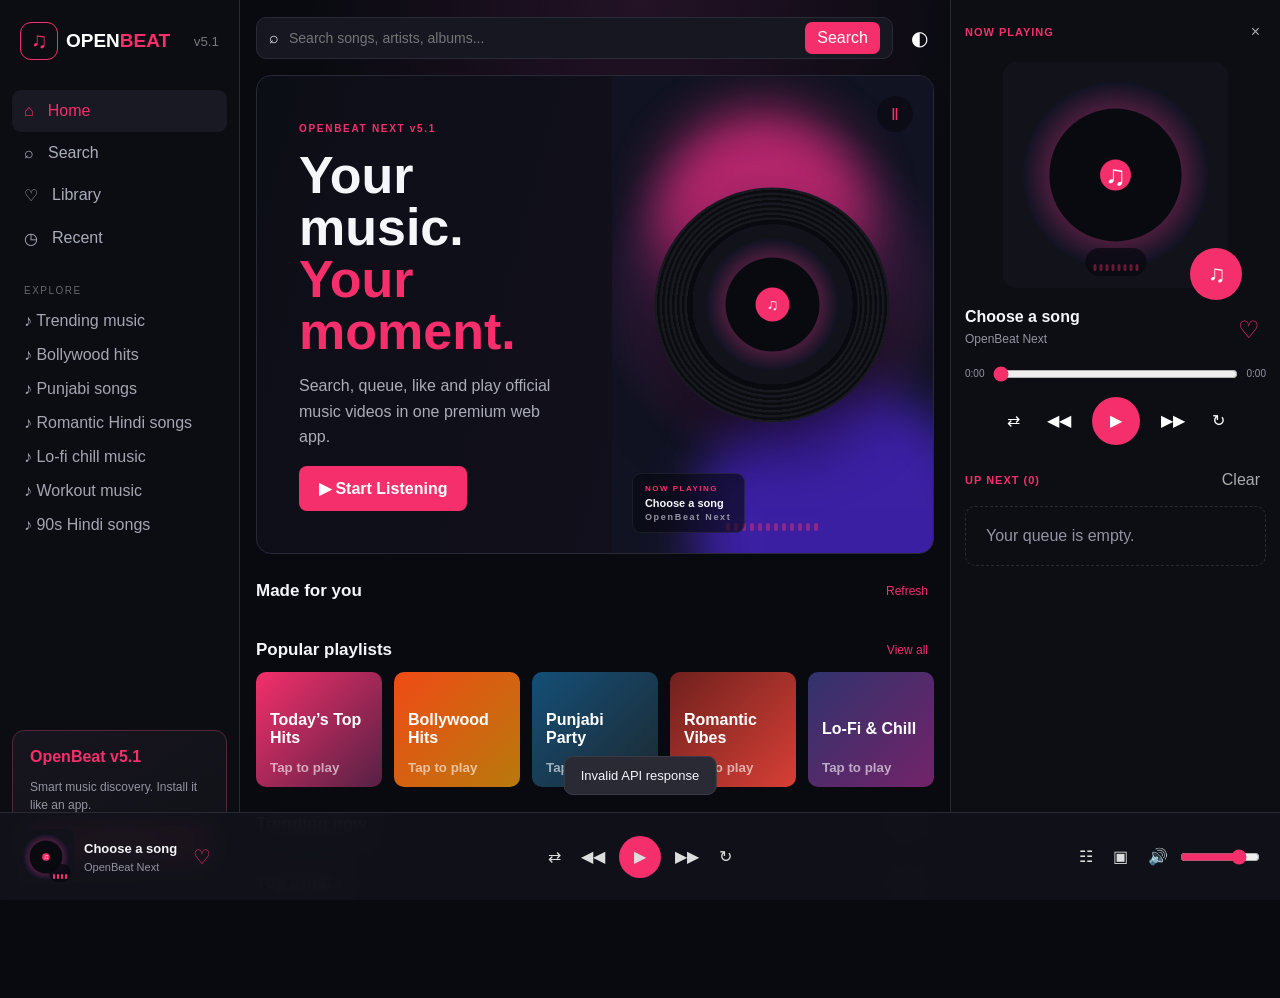
==== commit 792393c3: "Add files via upload" ====
--- a/index.html
+++ b/index.html
@@ -1,743 +1,12 @@
-<!doctype html>
-<html lang="en">
-<head>
-<meta charset="utf-8">
-<meta name="viewport" content="width=device-width,initial-scale=1,viewport-fit=cover">
-
-<meta name="theme-color" content="#090a10">
-<meta name="description" content="SONIQ premium music discovery player. Search, queue, like and play music videos.">
-
-<meta name="apple-mobile-web-app-capable" content="yes">
-<meta name="apple-mobile-web-app-status-bar-style" content="black-translucent">
-
-<link rel="manifest" href="./manifest.json">
-<link rel="stylesheet" href="./css/style.css">
-
-<title>SONIQ — Music Discovery</title>
-</head>
-
-<body>
-
-<!-- MOBILE TOP -->
-<div class="mobile-top">
-  <button id="menuBtn" type="button" aria-label="Open menu">☰</button>
-
-  <a class="mobile-logo" href="#homeView" aria-label="SONIQ Home">
-    SON<span>IQ</span>
-  </a>
-
-  <button id="mobileSearch" type="button" aria-label="Search">⌕</button>
-</div>
-
-
-<!-- SIDEBAR -->
-<aside id="sidebar">
-
-  <a class="logo" href="#homeView" aria-label="SONIQ Home">
-    <i>♫</i>
-    <b>SON<span>IQ</span></b>
-    <small>v5.1</small>
-  </a>
-
-  <button
-    id="closeMenu"
-    class="close-menu"
-    type="button"
-    aria-label="Close menu"
-  >×</button>
-
-  <nav aria-label="Main navigation">
-
-    <button class="nav active" data-view="home" type="button">
-      <span>⌂</span>
-      <span>Home</span>
-    </button>
-
-    <button class="nav" data-view="search" type="button">
-      <span>⌕</span>
-      <span>Search</span>
-    </button>
-
-    <button class="nav" data-view="library" type="button">
-      <span>♡</span>
-      <span>Library</span>
-    </button>
-
-    <button class="nav" data-view="recent" type="button">
-      <span>◷</span>
-      <span>Recent</span>
-    </button>
-
-  </nav>
-
-  <div class="side-label">EXPLORE</div>
-
-  <div id="sideGenres"></div>
-
-  <div class="premium">
-    <b>SONIQ</b>
-
-    <p>
-      Smart music discovery.
-      Install it like an app.
-    </p>
-
-    <button id="installBtn" type="button">
-      Install App
-    </button>
-  </div>
-
-</aside>
-
-
-<!-- MAIN -->
-<main>
-
-  <!-- HEADER -->
-  <header>
-
-    <form id="searchForm" role="search">
-
-      <span aria-hidden="true">⌕</span>
-
-      <input
-        id="searchInput"
-        type="search"
-        placeholder="Search songs, artists, albums..."
-        autocomplete="off"
-        enterkeyhint="search"
-      >
-
-      <button type="submit">
-        Search
-      </button>
-
-    </form>
-
-    <button
-      id="themeBtn"
-      type="button"
-      aria-label="Toggle theme"
-      title="Toggle theme"
-    >◐</button>
-
-  </header>
-
-
-  <!-- HOME -->
-  <section id="homeView">
-
-    <!-- HERO -->
-    <div class="hero">
-
-      <div class="hero-copy">
-
-        <small>SONIQ</small>
-
-        <h1>
-          Your music.<br>
-          <span>Your moment.</span>
-        </h1>
-
-        <p>
-          Search, queue, like and play official
-          music videos in one premium web app.
-        </p>
-
-        <button id="heroPlay" type="button">
-          ▶ Start Listening
-        </button>
-
-      </div>
-
-
-      <div class="hero-art" id="heroArt">
-
-        <div class="hero-glow glow-a"></div>
-        <div class="hero-glow glow-b"></div>
-
-        <div class="hero-vinyl">
-
-          <div class="hero-vinyl-image">
-            <img
-              id="heroThumb"
-              src="./assets/images/openbeat-default.svg"
-              alt="Current song artwork"
-            >
-          </div>
-
-          <div class="hero-vinyl-center">
-            ♫
-          </div>
-
-        </div>
-
-        <div class="hero-equalizer" aria-hidden="true">
-          <i></i><i></i><i></i><i></i><i></i><i></i>
-          <i></i><i></i><i></i><i></i><i></i><i></i>
-        </div>
-
-        <div class="hero-now">
-
-          <span>NOW PLAYING</span>
-
-          <b id="heroNowTitle">
-            Choose a song
-          </b>
-
-          <small id="heroNowArtist">
-            SONIQ Next
-          </small>
-
-        </div>
-
-        <div class="hero-playing" aria-hidden="true">
-          Ⅱ
-        </div>
-
-      </div>
-
-    </div>
-
-
-    <!-- FEATURED -->
-    <section>
-
-      <div class="section-head">
-
-        <h2>Made for you</h2>
-
-        <button
-          class="see"
-          data-query="popular music"
-          type="button"
-        >
-          Refresh
-        </button>
-
-      </div>
-
-      <div
-        id="featuredGrid"
-        class="cards"
-      ></div>
-
-    </section>
-
-
-    <!-- PLAYLISTS -->
-    <section>
-
-      <div class="section-head">
-
-        <h2>Popular playlists</h2>
-
-        <button
-          id="viewPlaylists"
-          type="button"
-        >
-          View all
-        </button>
-
-      </div>
-
-      <div
-        id="playlistGrid"
-        class="playlists"
-      ></div>
-
-    </section>
-
-
-    <!-- TRENDING -->
-    <section>
-
-      <div class="section-head">
-
-        <h2 id="trendingTitle">
-          Trending now
-        </h2>
-
-        <button
-          class="see"
-          data-query="trending music"
-          type="button"
-        >
-          Refresh
-        </button>
-
-      </div>
-
-      <div
-        id="trendingGrid"
-        class="cards"
-      ></div>
-
-    </section>
-
-
-    <!-- ARTISTS -->
-    <section>
-
-      <div class="section-head">
-
-        <h2>Top artists</h2>
-
-        <button
-          id="viewArtists"
-          type="button"
-        >
-          View all
-        </button>
-
-      </div>
-
-      <div
-        id="artistGrid"
-        class="artists"
-      ></div>
-
-    </section>
-
-  </section>
-
-
-  <!-- SEARCH -->
-  <section
-    id="searchView"
-    class="view hidden"
-  >
-
-    <div class="page-title">
-
-      <div>
-
-        <h1 id="searchTitle">
-          Search
-        </h1>
-
-        <p id="searchStatus">
-          Find your next song.
-        </p>
-
-      </div>
-
-      <button
-        id="clearHistory"
-        type="button"
-      >
-        Clear history
-      </button>
-
-    </div>
-
-    <div
-      id="suggestions"
-      class="history"
-    ></div>
-
-    <div
-      id="searchGrid"
-      class="cards"
-    ></div>
-
-  </section>
-
-
-  <!-- LIBRARY -->
-  <section
-    id="libraryView"
-    class="view hidden"
-  >
-
-    <div class="page-title">
-
-      <div>
-
-        <h1>Liked songs</h1>
-
-        <p>
-          Your saved music.
-        </p>
-
-      </div>
-
-      <button
-        id="newPlaylist"
-        type="button"
-      >
-        + Playlist
-      </button>
-
-    </div>
-
-    <div
-      id="libraryGrid"
-      class="cards"
-    ></div>
-
-  </section>
-
-
-  <!-- RECENT -->
-  <section
-    id="recentView"
-    class="view hidden"
-  >
-
-    <div class="page-title">
-
-      <div>
-
-        <h1>Recently played</h1>
-
-        <p>
-          Continue where you left off.
-        </p>
-
-      </div>
-
-    </div>
-
-    <div
-      id="recentGrid"
-      class="cards"
-    ></div>
-
-  </section>
-
-</main>
-
-
-<!-- RIGHT PLAYER -->
-<aside id="rightPanel">
-
-  <div class="panel-title">
-
-    <b>NOW PLAYING</b>
-
-    <button
-      id="closePanel"
-      type="button"
-      aria-label="Close player"
-    >
-      ×
-    </button>
-
-  </div>
-
-
-  <div
-    class="now-cover"
-    id="nowCover"
-  >
-
-    <div class="now-cover-glow"></div>
-
-    <img
-      id="bigThumb"
-      src="./assets/images/openbeat-default.svg"
-      alt="Now playing artwork"
-    >
-
-    <div class="disc">
-      ♫
-    </div>
-
-    <div
-      class="player-bars"
-      aria-hidden="true"
-    >
-      <i></i><i></i><i></i><i></i>
-      <i></i><i></i><i></i><i></i>
-    </div>
-
-  </div>
-
-
-  <div class="now-meta">
-
-    <div>
-
-      <h3 id="nowTitle">
-        Choose a song
-      </h3>
-
-      <p id="nowArtist">
-        SONIQ
-      </p>
-
-    </div>
-
-    <button
-      id="likeBtn"
-      type="button"
-      aria-label="Like song"
-    >
-      ♡
-    </button>
-
-  </div>
-
-
-  <div class="seek">
-
-    <span id="timeNow">
-      0:00
-    </span>
-
-    <input
-      id="seekRange"
-      type="range"
-      min="0"
-      max="1000"
-      value="0"
-      aria-label="Song progress"
-    >
-
-    <span id="timeEnd">
-      0:00
-    </span>
-
-  </div>
-
-
-  <div class="big-controls">
-
-    <button
-      id="shuffleBtn"
-      type="button"
-      aria-label="Shuffle"
-    >
-      ⇄
-    </button>
-
-    <button
-      id="prevBtn"
-      type="button"
-      aria-label="Previous"
-    >
-      ◀◀
-    </button>
-
-    <button
-      id="playBtn"
-      type="button"
-      aria-label="Play"
-    >
-      ▶
-    </button>
-
-    <button
-      id="nextBtn"
-      type="button"
-      aria-label="Next"
-    >
-      ▶▶
-    </button>
-
-    <button
-      id="repeatBtn"
-      type="button"
-      aria-label="Repeat"
-    >
-      ↻
-    </button>
-
-  </div>
-
-
-  <div class="queue-head">
-
-    <b>
-      UP NEXT
-      (<span id="queueCount">0</span>)
-    </b>
-
-    <button
-      id="clearQueue"
-      type="button"
-    >
-      Clear
-    </button>
-
-  </div>
-
-  <div id="queueList"></div>
-
-</aside>
-
-
-<!-- BOTTOM PLAYER -->
-<footer>
-
-  <div class="mini">
-
-    <div class="mini-art">
-
-      <img
-        id="miniThumb"
-        src="./assets/images/openbeat-default.svg"
-        alt="Current song"
-      >
-
-      <div
-        class="mini-bars"
-        aria-hidden="true"
-      >
-        <i></i><i></i><i></i><i></i>
-      </div>
-
-    </div>
-
-
-    <div>
-
-      <b id="miniTitle">
-        Choose a song
-      </b>
-
-      <span id="miniArtist">
-        SONIQ
-      </span>
-
-    </div>
-
-
-    <button
-      id="miniLike"
-      type="button"
-      aria-label="Like song"
-    >
-      ♡
-    </button>
-
-  </div>
-
-
-  <div class="bottom-controls">
-
-    <button
-      id="bottomShuffle"
-      type="button"
-      aria-label="Shuffle"
-    >
-      ⇄
-    </button>
-
-    <button
-      id="bottomPrev"
-      type="button"
-      aria-label="Previous"
-    >
-      ◀◀
-    </button>
-
-    <button
-      id="bottomPlay"
-      type="button"
-      aria-label="Play"
-    >
-      ▶
-    </button>
-
-    <button
-      id="bottomNext"
-      type="button"
-      aria-label="Next"
-    >
-      ▶▶
-    </button>
-
-    <button
-      id="bottomRepeat"
-      type="button"
-      aria-label="Repeat"
-    >
-      ↻
-    </button>
-
-  </div>
-
-
-  <div class="bottom-tools">
-
-    <button
-      id="panelBtn"
-      type="button"
-      aria-label="Open player"
-    >
-      ☷
-    </button>
-
-    <button
-      id="videoBtn"
-      type="button"
-      aria-label="Open video"
-    >
-      ▣
-    </button>
-
-    <button
-      id="muteBtn"
-      type="button"
-      aria-label="Mute"
-    >
-      🔊
-    </button>
-
-    <input
-      id="volume"
-      type="range"
-      min="0"
-      max="100"
-      value="80"
-      aria-label="Volume"
-    >
-
-  </div>
-
-</footer>
-
-
-<!-- VIDEO MODAL -->
-<div
-  id="videoModal"
-  class="modal hidden"
-  aria-hidden="true"
->
-
-  <div class="video-box">
-
-    <button
-      id="closeVideo"
-      type="button"
-      aria-label="Close video"
-    >
-      ×
-    </button>
-
-    <div id="youtubePlayer"></div>
-
-    <p>
-      Video playback is powered by YouTube.
-    </p>
-
-  </div>
-
-</div>
-
-
-<!-- TOAST -->
-<div
-  id="toast"
-  role="status"
-  aria-live="polite"
-></div>
-
-
-<script src="https://www.youtube.com/iframe_api"></script>
-<script src="./js/app.js"></script>
-
-</body>
-      </html>
+<!doctype html><html lang="en"><head><meta charset="utf-8"><meta name="viewport" content="width=device-width,initial-scale=1,viewport-fit=cover"><meta name="theme-color" content="#090a10"><meta name="description" content="OpenBeat Next v5.1 premium music discovery player."><meta name="apple-mobile-web-app-capable" content="yes"><title>OpenBeat Next v5.1</title><link rel="manifest" href="./manifest.json"><link rel="stylesheet" href="./css/style.css"></head><body>
+<div class="mobile-top"><button id="menuBtn" type="button">☰</button><a class="mobile-logo" href="#homeView">OPEN<span>BEAT</span></a><button id="mobileSearch" type="button">⌕</button></div>
+<aside id="sidebar"><a class="logo" href="#homeView"><i>♫</i><b>OPEN<span>BEAT</span></b><small>v5.1</small></a><button id="closeMenu" class="close-menu" type="button">×</button><nav><button class="nav active" data-view="home" type="button"><span>⌂</span><span>Home</span></button><button class="nav" data-view="search" type="button"><span>⌕</span><span>Search</span></button><button class="nav" data-view="library" type="button"><span>♡</span><span>Library</span></button><button class="nav" data-view="recent" type="button"><span>◷</span><span>Recent</span></button></nav><div class="side-label">EXPLORE</div><div id="sideGenres"></div><div class="premium"><b>OpenBeat v5.1</b><p>Smart music discovery. Install it like an app.</p><button id="installBtn" type="button">Install App</button></div></aside>
+<main><header><form id="searchForm"><span>⌕</span><input id="searchInput" type="search" placeholder="Search songs, artists, albums..." autocomplete="off"><button type="submit">Search</button></form><button id="themeBtn" type="button">◐</button></header>
+<section id="homeView"><div class="hero"><div class="hero-copy"><small>OPENBEAT NEXT v5.1</small><h1>Your music.<br><span>Your moment.</span></h1><p>Search, queue, like and play official music videos in one premium web app.</p><button id="heroPlay" type="button">▶ Start Listening</button></div><div class="hero-art" id="heroArt"><div class="hero-glow glow-a"></div><div class="hero-glow glow-b"></div><div class="hero-vinyl"><div class="hero-vinyl-image"><img id="heroThumb" src="./assets/images/openbeat-default.svg" alt="Current song"></div><div class="hero-vinyl-center">♫</div></div><div class="hero-equalizer"><i></i><i></i><i></i><i></i><i></i><i></i><i></i><i></i><i></i><i></i><i></i><i></i></div><div class="hero-now"><span>NOW PLAYING</span><b id="heroNowTitle">Choose a song</b><small id="heroNowArtist">OpenBeat Next</small></div><div class="hero-playing">Ⅱ</div></div></div>
+<section><div class="section-head"><h2>Made for you</h2><button class="see" data-query="popular music" type="button">Refresh</button></div><div id="featuredGrid" class="cards"></div></section><section><div class="section-head"><h2>Popular playlists</h2><button id="viewPlaylists" type="button">View all</button></div><div id="playlistGrid" class="playlists"></div></section><section><div class="section-head"><h2 id="trendingTitle">Trending now</h2><button class="see" data-query="trending music" type="button">Refresh</button></div><div id="trendingGrid" class="cards"></div></section><section><div class="section-head"><h2>Top artists</h2><button id="viewArtists" type="button">View all</button></div><div id="artistGrid" class="artists"></div></section></section>
+<section id="searchView" class="view hidden"><div class="page-title"><div><h1 id="searchTitle">Search</h1><p id="searchStatus">Find your next song.</p></div><button id="clearHistory" type="button">Clear history</button></div><div id="suggestions" class="history"></div><div id="searchGrid" class="cards"></div></section>
+<section id="libraryView" class="view hidden"><div class="page-title"><div><h1>Liked songs</h1><p>Your saved music.</p></div><button id="newPlaylist" type="button">+ Playlist</button></div><div id="libraryGrid" class="cards"></div></section>
+<section id="recentView" class="view hidden"><div class="page-title"><div><h1>Recently played</h1><p>Continue where you left off.</p></div></div><div id="recentGrid" class="cards"></div></section></main>
+<aside id="rightPanel"><div class="panel-title"><b>NOW PLAYING</b><button id="closePanel" type="button">×</button></div><div class="now-cover" id="nowCover"><div class="now-cover-glow"></div><img id="bigThumb" src="./assets/images/openbeat-default.svg" alt="Now playing artwork"><div class="disc">♫</div><div class="player-bars"><i></i><i></i><i></i><i></i><i></i><i></i><i></i><i></i></div></div><div class="now-meta"><div><h3 id="nowTitle">Choose a song</h3><p id="nowArtist">OpenBeat Next</p></div><button id="likeBtn" type="button">♡</button></div><div class="seek"><span id="timeNow">0:00</span><input id="seekRange" type="range" min="0" max="1000" value="0"><span id="timeEnd">0:00</span></div><div class="big-controls"><button id="shuffleBtn" type="button">⇄</button><button id="prevBtn" type="button">◀◀</button><button id="playBtn" type="button">▶</button><button id="nextBtn" type="button">▶▶</button><button id="repeatBtn" type="button">↻</button></div><div class="queue-head"><b>UP NEXT (<span id="queueCount">0</span>)</b><button id="clearQueue" type="button">Clear</button></div><div id="queueList"></div></aside>
+<footer><div class="mini"><div class="mini-art"><img id="miniThumb" src="./assets/images/openbeat-default.svg" alt="Current song"><div class="mini-bars"><i></i><i></i><i></i><i></i></div></div><div><b id="miniTitle">Choose a song</b><span id="miniArtist">OpenBeat Next</span></div><button id="miniLike" type="button">♡</button></div><div class="bottom-controls"><button id="bottomShuffle" type="button">⇄</button><button id="bottomPrev" type="button">◀◀</button><button id="bottomPlay" type="button">▶</button><button id="bottomNext" type="button">▶▶</button><button id="bottomRepeat" type="button">↻</button></div><div class="bottom-tools"><button id="panelBtn" type="button">☷</button><button id="videoBtn" type="button">▣</button><button id="muteBtn" type="button">🔊</button><input id="volume" type="range" min="0" max="100" value="80"></div></footer>
+<div id="videoModal" class="modal hidden"><div class="video-box"><button id="closeVideo" type="button">×</button><div id="youtubePlayer"></div><p>Video playback is powered by YouTube.</p></div></div><div id="toast" role="status"></div><script src="https://www.youtube.com/iframe_api"></script><script src="./js/app.js"></script></body></html>
--- a/css/style.css
+++ b/css/style.css
@@ -1,6 +1,4 @@
-*{box-sizing:border-box}:root{--bg:#090a10;--panel:#0f1018;--card:#151620;--line:#282a36;--text:#f5f6fa;--muted:#9294a2;--pink:#f52f6b}html{scroll-behavior:smooth}body{margin:0;background:radial-gradient(circle at 50% 0,#241226,transparent 28%),var(--bg);color:var(--text);font-family:Arial,sans-serif;padding:0 330px 88px 240px;overflow-x:hidden}body.light{--bg:#f5f6fa;--panel:#fff;--card:#fff;--line:#dddfe8;--text:#171821;--muted:#666875;background:#f5f6fa}button{cursor:pointer;font:inherit}button:disabled{cursor:not-allowed;opacity:.5}.hidden{display:none!important}button:focus-visible,input:focus-visible{outline:2px solid var(--pink);outline-offset:2px}#sidebar{position:fixed;left:0;top:0;bottom:0;width:240px;background:#0c0d13;border-right:1px solid var(--line);padding:22px 12px;z-index:90;overflow-y:auto}.logo{display:flex;align-items:center;gap:8px;color:#fff;text-decoration:none;margin:0 8px 30px}.logo i{width:38px;height:38px;border-radius:11px;border:1px solid var(--pink);display:grid;place-items:center;color:var(--pink);font-style:normal;font-size:22px}.logo b{font-size:19px}.logo span,.mobile-logo span{color:var(--pink)}.logo small{color:#777;margin-left:auto}.close-menu{display:none}.nav{width:100%;border:0;background:transparent;color:#aaaeba;padding:12px;border-radius:9px;text-align:left;display:flex;gap:14px}.nav.active,.nav:hover{background:#181922;color:var(--pink)}.side-label{font-size:10px;letter-spacing:1.5px;color:#666;margin:25px 12px 8px}.genre{width:100%;text-align:left;background:transparent;border:0;color:#a5a6b2;padding:8px 12px;border-radius:7px}.genre:hover{background:#181922;color:#fff}.premium{position:absolute;left:12px;right:12px;bottom:20px;padding:17px;border:1px solid #54283c;border-radius:12px;background:linear-gradient(145deg,#17151d,#101118)}.premium b{color:var(--pink)}.premium p{color:var(--muted);font-size:12px;line-height:1.5}.premium button{border:0;background:var(--pink);color:#fff;padding:9px;border-radius:7px;width:100%;font-weight:bold}.mobile-top{display:none}main{max-width:1200px;margin:auto;padding:0 16px}header{height:75px;display:flex;align-items:center;gap:12px}header form{height:42px;flex:1;display:flex;align-items:center;gap:8px;background:#161720;border:1px solid var(--line);border-radius:10px;padding:0 12px}header input{flex:1;background:transparent;border:0;outline:0;color:var(--text);font-size:14px;min-width:0}header input::placeholder{color:var(--muted)}header form button{background:var(--pink);border:0;color:#fff;border-radius:7px;padding:7px 12px}header>#themeBtn{background:transparent;border:0;color:var(--text);font-size:20px}.hero{min-height:340px;border:1px solid #282836;border-radius:15px;overflow:hidden;display:grid;grid-template-columns:1.05fr .95fr;background:linear-gradient(105deg,#0c0e16,#16111f);position:relative}.hero-copy{padding:42px;position:relative;z-index:4}.hero small{font-size:10px;letter-spacing:1.7px;color:var(--pink);font-weight:bold}.hero h1{font-size:52px;line-height:1;margin:13px 0}.hero h1 span{color:var(--pink)}.hero p{color:#aaacb7;line-height:1.6;max-width:450px}.hero button{border:0;border-radius:8px;background:var(--pink);color:#fff;padding:13px 20px;font-weight:bold}.hero-art{position:relative;overflow:hidden;background:radial-gradient(circle at 50% 45%,#d12873,#572258 20%,#111322 58%);min-height:340px}.hero-glow{position:absolute;border-radius:50%;filter:blur(25px);opacity:.65}.glow-a{width:210px;height:210px;background:#ff2e8b;left:14%;top:7%}.glow-b{width:290px;height:290px;background:#5227e8;right:-16%;bottom:-25%}.hero-vinyl{position:absolute;width:235px;height:235px;border-radius:50%;left:50%;top:48%;transform:translate(-50%,-50%);background:repeating-radial-gradient(circle,#171820 0,#171820 2px,#0b0c10 3px,#0b0c10 5px);box-shadow:0 25px 60px #0009;display:grid;place-items:center}.hero-art.is-playing .hero-vinyl{animation:vinylSpin 4s linear infinite}.hero-vinyl-image{width:170px;height:170px;border-radius:50%;overflow:hidden;border:5px solid #090a10}.hero-vinyl-image img{width:100%;height:100%;object-fit:cover;background:#20212b}.hero-vinyl-center{position:absolute;width:34px;height:34px;border-radius:50%;background:var(--pink);display:grid;place-items:center}.hero-equalizer{position:absolute;left:50%;bottom:22px;transform:translateX(-50%);display:flex;align-items:end;gap:4px;height:32px;z-index:4}.hero-equalizer i{display:block;width:4px;height:8px;border-radius:5px;background:var(--pink);opacity:.45}.hero-art.is-playing .hero-equalizer i{opacity:1;animation:eqHero .8s ease-in-out infinite alternate}.hero-equalizer i:nth-child(2){animation-delay:.08s}.hero-equalizer i:nth-child(3){animation-delay:.16s}.hero-equalizer i:nth-child(4){animation-delay:.24s}.hero-equalizer i:nth-child(5){animation-delay:.32s}.hero-equalizer i:nth-child(6){animation-delay:.4s}.hero-equalizer i:nth-child(7){animation-delay:.48s}.hero-equalizer i:nth-child(8){animation-delay:.56s}.hero-equalizer i:nth-child(9){animation-delay:.64s}.hero-equalizer i:nth-child(10){animation-delay:.72s}.hero-equalizer i:nth-child(11){animation-delay:.8s}.hero-equalizer i:nth-child(12){animation-delay:.88s}.hero-now{position:absolute;left:20px;bottom:20px;z-index:5;display:flex;flex-direction:column;max-width:42%;padding:10px 12px;border:1px solid #ffffff12;background:#0809119c;border-radius:9px}.hero-now span{font-size:8px;color:var(--pink);letter-spacing:1.5px;font-weight:bold}.hero-now b{font-size:11px;white-space:nowrap;overflow:hidden;text-overflow:ellipsis;margin-top:4px}.hero-now small{font-size:9px;color:var(--muted);margin-top:3px}.hero-playing{position:absolute;right:20px;top:20px;width:36px;height:36px;border-radius:50%;background:#080911aa;display:grid;place-items:center;color:var(--pink);z-index:5}.section-head,.page-title{display:flex;justify-content:space-between;align-items:center;margin:27px 0 12px;gap:12px}.section-head h2{font-size:17px;margin:0}.section-head button,.page-title button{background:transparent;border:0;color:var(--pink);font-size:12px}.cards{display:grid;grid-template-columns:repeat(5,minmax(120px,1fr));gap:12px}.song{min-width:0;cursor:pointer}.cover{position:relative;overflow:hidden;border-radius:9px}.cover img{width:100%;aspect-ratio:1/1;object-fit:cover;border-radius:9px;background:#222;display:block;transition:.3s}.song:hover .cover img{transform:scale(1.035);filter:brightness(.78)}.song button{position:absolute;border:0;width:34px;height:34px;border-radius:50%;background:#090a0dcc;color:#fff;opacity:0;transition:.2s}.song:hover button,.song:focus-within button{opacity:1}.song .play{left:8px;bottom:8px}.song .add{right:8px;top:8px}.song b,.song span{display:block;white-space:nowrap;overflow:hidden;text-overflow:ellipsis}.song b{font-size:12px;margin-top:7px}.song span{font-size:11px;color:var(--muted);margin-top:4px}.song.is-current .cover{box-shadow:0 0 0 2px var(--pink)}.playlists{display:grid;grid-template-columns:repeat(5,1fr);gap:12px}.playlist{border:0;color:#fff;border-radius:10px;min-height:115px;padding:14px;text-align:left;font-weight:bold;position:relative;overflow:hidden;background:linear-gradient(135deg,#f52f6b,#552144);transition:.2s}.playlist:hover{transform:translateY(-2px)}.playlist:nth-child(2){background:linear-gradient(135deg,#f04b16,#b8790c)}.playlist:nth-child(3){background:linear-gradient(135deg,#144f77,#1d2930)}.playlist:nth-child(4){background:linear-gradient(135deg,#70211e,#d73f36)}.playlist:nth-child(5){background:linear-gradient(135deg,#31336d,#732368)}.playlist small{position:absolute;left:14px;bottom:12px;color:#fff9}.artists{display:flex;gap:16px;overflow:auto;padding-bottom:5px}.artist{flex:0 0 78px;text-align:center;border:0;background:transparent;color:var(--text);padding:0}.artist img{width:72px;height:72px;border-radius:50%;object-fit:cover;background:#222;border:2px solid #282a36}.artist b{display:block;font-size:10px;white-space:nowrap;overflow:hidden;text-overflow:ellipsis;margin-top:6px}.view{padding:10px 0 30px}.page-title h1{margin:0;font-size:24px}.page-title p{color:var(--muted);margin:6px 0 0}.history button{border:1px solid var(--line);background:#161720;color:#bbb;padding:8px 11px;border-radius:20px;margin:0 7px 8px 0}.empty{color:var(--muted);padding:20px;border:1px dashed var(--line);border-radius:10px;grid-column:1/-1}.loading{color:var(--muted);padding:20px;text-align:center;grid-column:1/-1}.error-box{color:#ff8aa9;padding:18px;border:1px solid #54283c;background:#1a1016;border-radius:10px;grid-column:1/-1}#rightPanel{position:fixed;right:0;top:0;bottom:88px;width:330px;background:#0d0e14;border-left:1px solid var(--line);padding:22px 14px;overflow:auto;z-index:120}.panel-title,.queue-head{display:flex;justify-content:space-between;align-items:center}.panel-title b,.queue-head b{font-size:11px;color:var(--pink);letter-spacing:1px}.panel-title button,.queue-head button{border:0;background:transparent;color:#aaa}.now-cover{position:relative;margin:20px auto;width:75%;aspect-ratio:1/1}.now-cover-glow{position:absolute;inset:8%;border-radius:50%;background:var(--pink);filter:blur(35px);opacity:0}.now-cover.is-playing .now-cover-glow{opacity:.32}.now-cover>img{position:relative;width:100%;height:100%;object-fit:cover;border-radius:15px;background:#222;display:block}.disc{position:absolute;right:-14px;bottom:-12px;width:52px;height:52px;border-radius:50%;background:var(--pink);display:grid;place-items:center;font-size:24px}.now-cover.is-playing .disc{animation:discSpin 4s linear infinite}.player-bars{position:absolute;left:50%;bottom:12px;transform:translateX(-50%);height:28px;display:flex;align-items:end;gap:3px;padding:5px 8px;border-radius:20px;background:#080911c9}.player-bars i{display:block;width:3px;height:7px;border-radius:4px;background:var(--pink);opacity:.4}.now-cover.is-playing .player-bars i{opacity:1;animation:eqPanel .7s ease-in-out infinite alternate}.now-meta{display:flex;align-items:center;justify-content:space-between;margin-top:20px;gap:10px}.now-meta>div{min-width:0}.now-meta h3{margin:0;font-size:16px;white-space:nowrap;overflow:hidden;text-overflow:ellipsis}.now-meta p{margin:6px 0;color:var(--muted);font-size:12px}.now-meta button{border:0;background:transparent;color:var(--pink);font-size:24px}.now-meta button.liked,.mini button.liked{color:var(--pink)}.seek{display:flex;align-items:center;gap:7px;font-size:10px;color:var(--muted);margin-top:12px}.seek input{accent-color:var(--pink);flex:1}.big-controls{display:flex;justify-content:center;align-items:center;gap:15px;margin:13px 0 25px}.big-controls button{border:0;background:transparent;color:#fff}.big-controls #playBtn{width:48px;height:48px;border-radius:50%;background:var(--pink)}.big-controls .active{color:var(--pink)}.queue-item{display:flex;gap:8px;padding:8px 0;border:0;border-bottom:1px solid #22232c;background:transparent;color:var(--text);width:100%;text-align:left}.queue-item.current{background:#171820}.queue-item img{width:40px;height:40px;border-radius:5px;object-fit:cover;background:#222}.queue-item div{min-width:0;flex:1}.queue-item b,.queue-item span{display:block;white-space:nowrap;overflow:hidden;text-overflow:ellipsis}.queue-item b{font-size:11px}.queue-item span{font-size:10px;color:var(--muted);margin-top:4px}footer{position:fixed;z-index:100;left:0;right:0;bottom:0;height:88px;background:#11121af2;border-top:1px solid var(--line);display:grid;grid-template-columns:1fr 1fr 1fr;align-items:center;padding:9px 18px;gap:15px;backdrop-filter:blur(15px)}.mini{display:flex;align-items:center;gap:10px;min-width:0}.mini-art{position:relative;width:56px;height:56px;flex:0 0 56px}.mini-art>img{width:56px;height:56px;border-radius:6px;object-fit:cover;background:#222;display:block}.mini-art.is-playing img{box-shadow:0 0 0 2px var(--pink)}.mini-bars{position:absolute;right:3px;bottom:3px;display:flex;align-items:end;gap:2px;height:18px;padding:3px 4px;border-radius:10px;background:#080911cc}.mini-bars i{width:2px;height:5px;border-radius:3px;background:var(--pink)}.mini-art.is-playing .mini-bars i{animation:eqMini .65s ease-in-out infinite alternate}.mini>div:not(.mini-art){min-width:0}.mini b,.mini span{display:block;white-space:nowrap;overflow:hidden;text-overflow:ellipsis}.mini b{font-size:13px}.mini span{font-size:11px;color:var(--muted);margin-top:5px}.mini button{border:0;background:transparent;color:var(--pink);font-size:20px}.bottom-controls{text-align:center}.bottom-controls button,.bottom-tools button{border:0;background:transparent;color:#ddd;margin:0 4px}.bottom-controls .active,.bottom-tools .active{color:var(--pink)}.bottom-controls #bottomPlay{background:var(--pink);width:42px;height:42px;border-radius:50%}.bottom-tools{display:flex;justify-content:flex-end;align-items:center}.bottom-tools input{width:80px;accent-color:var(--pink)}.modal{position:fixed;inset:0;z-index:200;background:#000d;display:grid;place-items:center;padding:20px}.video-box{width:min(1000px,100%);background:#000;position:relative;border-radius:12px;overflow:hidden}.video-box>button{position:absolute;right:7px;top:7px;z-index:2;border:0;border-radius:50%;width:35px;height:35px;background:#000b;color:#fff;font-size:22px}.video-box p{color:#aaa;text-align:center;font-size:11px;margin:8px}#youtubePlayer{width:100%;aspect-ratio:16/9}#toast{position:fixed;z-index:300;left:50%;bottom:105px;transform:translate(-50%,150px);background:#292a34;border:1px solid #3a3b47;padding:11px 16px;border-radius:9px;transition:.25s;max-width:calc(100vw - 30px);font-size:13px;text-align:center}#toast.show{transform:translate(-50%,0)}::-webkit-scrollbar{width:8px;height:8px}::-webkit-scrollbar-track{background:#0b0c11}::-webkit-scrollbar-thumb{background:#353642;border-radius:20px}@keyframes vinylSpin{from{transform:translate(-50%,-50%) rotate(0deg)}to{transform:translate(-50%,-50%) rotate(360deg)}}@keyframes discSpin{from{transform:rotate(0deg)}to{transform:rotate(360deg)}}@keyframes eqHero{from{height:6px}to{height:30px}}@keyframes eqPanel{from{height:5px}to{height:22px}}@keyframes eqMini{from{height:4px}to{height:15px}}
-@media(max-width:1250px){body{padding-right:0}.cards,.playlists{grid-template-columns:repeat(4,minmax(120px,1fr))}#rightPanel{transform:translateX(100%);transition:.25s}.right-open #rightPanel{transform:none}}
-@media(max-width:1000px){.hero{grid-template-columns:1fr .85fr}.hero h1{font-size:44px}.hero-copy{padding:32px}.cards{grid-template-columns:repeat(3,minmax(120px,1fr))}.playlists{grid-template-columns:repeat(3,1fr)}}
-@media(max-width:800px){body{padding:56px 0 125px}.mobile-top{position:fixed;top:0;left:0;right:0;height:56px;display:flex;align-items:center;justify-content:space-between;padding:0 14px;background:#0d0e14;border-bottom:1px solid var(--line);z-index:150}.mobile-top button{border:0;background:transparent;color:#fff;font-size:20px;width:38px;height:38px}.mobile-logo{color:#fff;text-decoration:none;font-weight:bold;font-size:18px}.#sidebar{top:0;bottom:0;width:min(290px,88vw);transform:translateX(-105%);transition:.25s;z-index:180;box-shadow:15px 0 50px #0009}.side-open #sidebar{transform:translateX(0)}.side-open:after{content:"";position:fixed;inset:0;background:#0008;z-index:170}.close-menu{display:block;position:absolute;right:13px;top:18px;width:34px;height:34px;border:0;background:#181922;color:#fff;border-radius:8px;font-size:23px}.logo{margin-right:45px}.premium{display:none}main{padding:0 12px}header{height:63px}.hero{display:block;min-height:520px}.hero-copy{padding:27px;min-height:245px}.hero h1{font-size:40px}.hero-art{display:block;height:275px;min-height:275px}.hero-vinyl{width:185px;height:185px}.hero-vinyl-image{width:134px;height:134px}.hero-now{max-width:58%;left:14px;bottom:14px}.hero-playing{right:14px;top:14px}.cards,.playlists{grid-template-columns:repeat(2,minmax(0,1fr));gap:10px}.song button{opacity:1;width:32px;height:32px}footer{height:125px;padding:7px 10px;grid-template-columns:1fr auto}.mini-art,.mini-art>img{width:47px;height:47px;flex-basis:47px}.mini b{font-size:11px}.mini span{font-size:10px}.bottom-controls{position:absolute;left:0;right:0;bottom:4px}.bottom-controls button{margin:0 3px}.bottom-tools input,.bottom-tools #muteBtn{display:none}#rightPanel{bottom:0;width:min(360px,100%)}#toast{bottom:135px}}
-@media(max-width:600px){main{padding:0 10px}.hero{min-height:500px}.hero-copy{padding:23px}.hero h1{font-size:36px}.hero-art{height:255px;min-height:255px}.hero-vinyl{width:165px;height:165px}.hero-vinyl-image{width:120px;height:120px}.hero-now{max-width:65%}.now-cover{width:72%}}
-@media(max-width:420px){header form button{font-size:11px;padding:7px 8px}.hero-copy{padding:20px}.hero h1{font-size:33px}.hero{min-height:485px}.hero-art{height:245px;min-height:245px}.hero-vinyl{width:155px;height:155px}.hero-vinyl-image{width:112px;height:112px}.hero-now{bottom:10px;left:10px}.hero-playing{top:10px;right:10px}.bottom-controls button{font-size:13px}.bottom-controls #bottomPlay{width:40px;height:40px}}
+*{box-sizing:border-box}:root{--bg:#090a10;--panel:#0f1018;--card:#151620;--line:#282a36;--text:#f5f6fa;--muted:#9294a2;--pink:#f52f6b}html{scroll-behavior:smooth}body{margin:0;background:radial-gradient(circle at 50% 0,#241226,transparent 28%),var(--bg);color:var(--text);font-family:Arial,sans-serif;padding:0 330px 88px 240px;overflow-x:hidden}button{cursor:pointer;font:inherit}.hidden{display:none!important}button:focus-visible,input:focus-visible{outline:2px solid var(--pink);outline-offset:2px}#sidebar{position:fixed;left:0;top:0;bottom:0;width:240px;background:#0c0d13;border-right:1px solid var(--line);padding:22px 12px;z-index:90;overflow-y:auto}.logo{display:flex;align-items:center;gap:8px;color:#fff;text-decoration:none;margin:0 8px 30px}.logo i{width:38px;height:38px;border-radius:11px;border:1px solid var(--pink);display:grid;place-items:center;color:var(--pink);font-style:normal;font-size:22px}.logo b{font-size:19px}.logo span,.mobile-logo span{color:var(--pink)}.logo small{color:#777;margin-left:auto}.close-menu{display:none}.nav{width:100%;border:0;background:transparent;color:#aaaeba;padding:12px;border-radius:9px;text-align:left;display:flex;gap:14px}.nav.active,.nav:hover{background:#181922;color:var(--pink)}.side-label{font-size:10px;letter-spacing:1.5px;color:#666;margin:25px 12px 8px}.genre{width:100%;text-align:left;background:transparent;border:0;color:#a5a6b2;padding:8px 12px;border-radius:7px}.genre:hover{background:#181922;color:#fff}.premium{position:absolute;left:12px;right:12px;bottom:20px;padding:17px;border:1px solid #54283c;border-radius:12px;background:linear-gradient(145deg,#17151d,#101118)}.premium b{color:var(--pink)}.premium p{color:var(--muted);font-size:12px;line-height:1.5}.premium button{border:0;background:var(--pink);color:#fff;padding:9px;border-radius:7px;width:100%;font-weight:bold}.mobile-top{display:none}main{max-width:1200px;margin:auto;padding:0 16px}header{height:75px;display:flex;align-items:center;gap:12px}header form{height:42px;flex:1;display:flex;align-items:center;gap:8px;background:#161720;border:1px solid var(--line);border-radius:10px;padding:0 12px}header input{flex:1;background:transparent;border:0;outline:0;color:#fff;font-size:14px;min-width:0}header form button{background:var(--pink);border:0;color:#fff;border-radius:7px;padding:7px 12px}header>#themeBtn{background:transparent;border:0;color:#fff;font-size:20px}.hero{min-height:340px;border:1px solid #282836;border-radius:15px;overflow:hidden;display:grid;grid-template-columns:1.05fr .95fr;background:linear-gradient(105deg,#0c0e16,#16111f);position:relative}.hero-copy{padding:42px;position:relative;z-index:4}.hero small{font-size:10px;letter-spacing:1.7px;color:var(--pink);font-weight:bold}.hero h1{font-size:52px;line-height:1;margin:13px 0}.hero h1 span{color:var(--pink)}.hero p{color:#aaacb7;line-height:1.6;max-width:450px}.hero button{border:0;border-radius:8px;background:var(--pink);color:#fff;padding:13px 20px;font-weight:bold}.hero-art{position:relative;overflow:hidden;background:radial-gradient(circle at 50% 45%,#d12873,#572258 20%,#111322 58%);min-height:340px}.hero-glow{position:absolute;border-radius:50%;filter:blur(25px);opacity:.65}.glow-a{width:210px;height:210px;background:#ff2e8b;left:14%;top:7%}.glow-b{width:290px;height:290px;background:#5227e8;right:-16%;bottom:-25%}.hero-vinyl{position:absolute;width:235px;height:235px;border-radius:50%;left:50%;top:48%;transform:translate(-50%,-50%);background:repeating-radial-gradient(circle,#171820 0,#171820 2px,#0b0c10 3px,#0b0c10 5px);box-shadow:0 25px 60px #0009;display:grid;place-items:center}.hero-art.is-playing .hero-vinyl{animation:vinylSpin 4s linear infinite}.hero-vinyl-image{width:170px;height:170px;border-radius:50%;overflow:hidden;border:5px solid #090a10}.hero-vinyl-image img{width:100%;height:100%;object-fit:cover;background:#20212b}.hero-vinyl-center{position:absolute;width:34px;height:34px;border-radius:50%;background:var(--pink);display:grid;place-items:center}.hero-equalizer{position:absolute;left:50%;bottom:22px;transform:translateX(-50%);display:flex;align-items:end;gap:4px;height:32px;z-index:4}.hero-equalizer i{display:block;width:4px;height:8px;border-radius:5px;background:var(--pink);opacity:.45}.hero-art.is-playing .hero-equalizer i{opacity:1;animation:eqHero .8s ease-in-out infinite alternate}.hero-equalizer i:nth-child(2){animation-delay:.08s}.hero-equalizer i:nth-child(3){animation-delay:.16s}.hero-equalizer i:nth-child(4){animation-delay:.24s}.hero-equalizer i:nth-child(5){animation-delay:.32s}.hero-equalizer i:nth-child(6){animation-delay:.4s}.hero-equalizer i:nth-child(7){animation-delay:.48s}.hero-equalizer i:nth-child(8){animation-delay:.56s}.hero-equalizer i:nth-child(9){animation-delay:.64s}.hero-equalizer i:nth-child(10){animation-delay:.72s}.hero-equalizer i:nth-child(11){animation-delay:.8s}.hero-equalizer i:nth-child(12){animation-delay:.88s}.hero-now{position:absolute;left:20px;bottom:20px;z-index:5;display:flex;flex-direction:column;max-width:42%;padding:10px 12px;border:1px solid #ffffff12;background:#0809119c;border-radius:9px}.hero-now span{font-size:8px;color:var(--pink);letter-spacing:1.5px;font-weight:bold}.hero-now b{font-size:11px;white-space:nowrap;overflow:hidden;text-overflow:ellipsis;margin-top:4px}.hero-now small{font-size:9px;color:var(--muted);margin-top:3px}.hero-playing{position:absolute;right:20px;top:20px;width:36px;height:36px;border-radius:50%;background:#080911aa;display:grid;place-items:center;color:var(--pink);z-index:5}.section-head,.page-title{display:flex;justify-content:space-between;align-items:center;margin:27px 0 12px;gap:12px}.section-head h2{font-size:17px;margin:0}.section-head button,.page-title button{background:transparent;border:0;color:var(--pink);font-size:12px}.cards{display:grid;grid-template-columns:repeat(5,minmax(120px,1fr));gap:12px}.song{min-width:0;cursor:pointer}.cover{position:relative;overflow:hidden;border-radius:9px}.cover img{width:100%;aspect-ratio:1/1;object-fit:cover;border-radius:9px;background:#222;display:block;transition:.3s}.song:hover .cover img{transform:scale(1.035);filter:brightness(.78)}.song button{position:absolute;border:0;width:34px;height:34px;border-radius:50%;background:#090a0dcc;color:#fff;opacity:0;transition:.2s}.song:hover button,.song:focus-within button{opacity:1}.song .play{left:8px;bottom:8px}.song .add{right:8px;top:8px}.song b,.song span{display:block;white-space:nowrap;overflow:hidden;text-overflow:ellipsis}.song b{font-size:12px;margin-top:7px}.song span{font-size:11px;color:var(--muted);margin-top:4px}.playlists{display:grid;grid-template-columns:repeat(5,1fr);gap:12px}.playlist{border:0;color:#fff;border-radius:10px;min-height:115px;padding:14px;text-align:left;font-weight:bold;position:relative;overflow:hidden;background:linear-gradient(135deg,#f52f6b,#552144);transition:.2s}.playlist:hover{transform:translateY(-2px)}.playlist:nth-child(2){background:linear-gradient(135deg,#f04b16,#b8790c)}.playlist:nth-child(3){background:linear-gradient(135deg,#144f77,#1d2930)}.playlist:nth-child(4){background:linear-gradient(135deg,#70211e,#d73f36)}.playlist:nth-child(5){background:linear-gradient(135deg,#31336d,#732368)}.playlist small{position:absolute;left:14px;bottom:12px;color:#fff9}.artists{display:flex;gap:16px;overflow:auto;padding-bottom:5px}.artist{flex:0 0 78px;text-align:center}.artist img{width:72px;height:72px;border-radius:50%;object-fit:cover;background:#222;border:2px solid #282a36}.artist b{display:block;font-size:10px;white-space:nowrap;overflow:hidden;text-overflow:ellipsis;margin-top:6px}.view{padding:10px 0 30px}.page-title h1{margin:0;font-size:24px}.page-title p{color:var(--muted);margin:6px 0 0}.history button{border:1px solid var(--line);background:#161720;color:#bbb;padding:8px 11px;border-radius:20px;margin:0 7px 8px 0}.empty{color:var(--muted);padding:20px;border:1px dashed var(--line);border-radius:10px;grid-column:1/-1}
+#rightPanel{position:fixed;right:0;top:0;bottom:88px;width:330px;background:#0d0e14;border-left:1px solid var(--line);padding:22px 14px;overflow:auto;z-index:120}.panel-title,.queue-head{display:flex;justify-content:space-between;align-items:center}.panel-title b,.queue-head b{font-size:11px;color:var(--pink);letter-spacing:1px}.panel-title button,.queue-head button{border:0;background:transparent;color:#aaa}.now-cover{position:relative;margin:20px auto;width:75%;aspect-ratio:1/1}.now-cover-glow{position:absolute;inset:8%;border-radius:50%;background:var(--pink);filter:blur(35px);opacity:0}.now-cover.is-playing .now-cover-glow{opacity:.32}.now-cover>img{position:relative;width:100%;height:100%;object-fit:cover;border-radius:15px;background:#222;display:block}.disc{position:absolute;right:-14px;bottom:-12px;width:52px;height:52px;border-radius:50%;background:var(--pink);display:grid;place-items:center;font-size:24px}.now-cover.is-playing .disc{animation:vinylSpin 4s linear infinite}.player-bars{position:absolute;left:50%;bottom:12px;transform:translateX(-50%);height:28px;display:flex;align-items:end;gap:3px;padding:5px 8px;border-radius:20px;background:#080911c9}.player-bars i{display:block;width:3px;height:7px;border-radius:4px;background:var(--pink);opacity:.4}.now-cover.is-playing .player-bars i{opacity:1;animation:eqPanel .7s ease-in-out infinite alternate}.now-meta{display:flex;align-items:center;justify-content:space-between;margin-top:20px;gap:10px}.now-meta>div{min-width:0}.now-meta h3{margin:0;font-size:16px;white-space:nowrap;overflow:hidden;text-overflow:ellipsis}.now-meta p{margin:6px 0;color:var(--muted);font-size:12px}.now-meta button{border:0;background:transparent;color:var(--pink);font-size:24px}.seek{display:flex;align-items:center;gap:7px;font-size:10px;color:var(--muted);margin-top:12px}.seek input{accent-color:var(--pink);flex:1}.big-controls{display:flex;justify-content:center;align-items:center;gap:15px;margin:13px 0 25px}.big-controls button{border:0;background:transparent;color:#fff}.big-controls #playBtn{width:48px;height:48px;border-radius:50%;background:var(--pink)}.queue-item{display:flex;gap:8px;padding:8px 0;border-bottom:1px solid #22232c}.queue-item img{width:40px;height:40px;border-radius:5px;object-fit:cover;background:#222}.queue-item div{min-width:0;flex:1}.queue-item b,.queue-item span{display:block;white-space:nowrap;overflow:hidden;text-overflow:ellipsis}.queue-item b{font-size:11px}.queue-item span{font-size:10px;color:var(--muted);margin-top:4px}
+footer{position:fixed;z-index:100;left:0;right:0;bottom:0;height:88px;background:#11121af2;border-top:1px solid var(--line);display:grid;grid-template-columns:1fr 1fr 1fr;align-items:center;padding:9px 18px;gap:15px;backdrop-filter:blur(15px)}.mini{display:flex;align-items:center;gap:10px;min-width:0}.mini-art{position:relative;width:56px;height:56px;flex:0 0 56px}.mini-art>img{width:56px;height:56px;border-radius:6px;object-fit:cover;background:#222;display:block}.mini-art.is-playing img{box-shadow:0 0 0 2px var(--pink)}.mini-bars{position:absolute;right:3px;bottom:3px;display:flex;align-items:end;gap:2px;height:18px;padding:3px 4px;border-radius:10px;background:#080911cc}.mini-bars i{width:2px;height:5px;border-radius:3px;background:var(--pink)}.mini-art.is-playing .mini-bars i{animation:eqMini .65s ease-in-out infinite alternate}.mini>div:not(.mini-art){min-width:0}.mini b,.mini span{display:block;white-space:nowrap;overflow:hidden;text-overflow:ellipsis}.mini b{font-size:13px}.mini span{font-size:11px;color:var(--muted);margin-top:5px}.mini button{border:0;background:transparent;color:var(--pink);font-size:20px}.bottom-controls{text-align:center}.bottom-controls button,.bottom-tools button{border:0;background:transparent;color:#ddd;margin:0 4px}.bottom-controls #bottomPlay{background:var(--pink);width:42px;height:42px;border-radius:50%}.bottom-tools{display:flex;justify-content:flex-end;align-items:center}.bottom-tools input{width:80px;accent-color:var(--pink)}.modal{position:fixed;inset:0;z-index:200;background:#000d;display:grid;place-items:center;padding:20px}.video-box{width:min(1000px,100%);background:#000;position:relative;border-radius:12px;overflow:hidden}.video-box>button{position:absolute;right:7px;top:7px;z-index:2;border:0;border-radius:50%;width:35px;height:35px;background:#000b;color:#fff;font-size:22px}.video-box p{color:#aaa;text-align:center;font-size:11px;margin:8px}#youtubePlayer{width:100%;aspect-ratio:16/9}#toast{position:fixed;z-index:300;left:50%;bottom:105px;transform:translate(-50%,150px);background:#292a34;border:1px solid #3a3b47;padding:11px 16px;border-radius:9px;transition:.25s;max-width:calc(100vw - 30px);font-size:13px;text-align:center}#toast.show{transform:translate(-50%,0)}::-webkit-scrollbar{width:8px;height:8px}::-webkit-scrollbar-track{background:#0b0c11}::-webkit-scrollbar-thumb{background:#353642;border-radius:20px}@keyframes vinylSpin{from{transform:translate(-50%,-50%) rotate(0deg)}to{transform:translate(-50%,-50%) rotate(360deg)}}@keyframes eqHero{from{height:6px}to{height:30px}}@keyframes eqPanel{from{height:5px}to{height:22px}}@keyframes eqMini{from{height:4px}to{height:15px}}
+@media(max-width:1250px){body{padding-right:0}.cards,.playlists{grid-template-columns:repeat(4,minmax(120px,1fr))}#rightPanel{transform:translateX(100%);transition:.25s}.right-open #rightPanel{transform:none}}@media(max-width:1000px){.hero{grid-template-columns:1fr .85fr}.hero h1{font-size:44px}.hero-copy{padding:32px}.cards{grid-template-columns:repeat(3,minmax(120px,1fr))}.playlists{grid-template-columns:repeat(3,1fr)}}@media(max-width:800px){body{padding:56px 0 125px}.mobile-top{position:fixed;top:0;left:0;right:0;height:56px;display:flex;align-items:center;justify-content:space-between;padding:0 14px;background:#0d0e14;border-bottom:1px solid var(--line);z-index:150}.mobile-top button{border:0;background:transparent;color:#fff;font-size:20px;width:38px;height:38px}.#sidebar{top:0;bottom:0;width:min(290px,88vw);transform:translateX(-105%);transition:.25s;z-index:180;box-shadow:15px 0 50px #0009}.side-open #sidebar{transform:translateX(0)}.close-menu{display:block;position:absolute;right:13px;top:18px;width:34px;height:34px;border:0;background:#181922;color:#fff;border-radius:8px;font-size:23px}.logo{margin-right:45px}.premium{display:none}main{padding:0 12px}header{height:63px}.hero{display:block;min-height:520px}.hero-copy{padding:27px;min-height:245px}.hero h1{font-size:40px}.hero-art{display:block;height:275px;min-height:275px}.hero-vinyl{width:185px;height:185px}.hero-vinyl-image{width:134px;height:134px}.hero-now{max-width:58%;left:14px;bottom:14px}.hero-playing{right:14px;top:14px}.cards,.playlists{grid-template-columns:repeat(2,minmax(0,1fr));gap:10px}.song button{opacity:1;width:32px;height:32px}footer{height:125px;padding:7px 10px;grid-template-columns:1fr auto}.mini-art,.mini-art>img{width:47px;height:47px;flex-basis:47px}.mini b{font-size:11px}.mini span{font-size:10px}.bottom-controls{position:absolute;left:0;right:0;bottom:4px}.bottom-controls button{margin:0 3px}.bottom-tools input,.bottom-tools #muteBtn{display:none}#rightPanel{bottom:0;width:min(360px,100%)}#toast{bottom:135px}}@media(max-width:600px){main{padding:0 10px}.hero{min-height:500px}.hero-copy{padding:23px}.hero h1{font-size:36px}.hero-art{height:255px;min-height:255px}.hero-vinyl{width:165px;height:165px}.hero-vinyl-image{width:120px;height:120px}.hero-now{max-width:65%}.now-cover{width:72%}}@media(max-width:420px){header form button{font-size:11px;padding:7px 8px}.hero-copy{padding:20px}.hero h1{font-size:33px}.hero{min-height:485px}.hero-art{height:245px;min-height:245px}.hero-vinyl{width:155px;height:155px}.hero-vinyl-image{width:112px;height:112px}.hero-now{bottom:10px;left:10px}.hero-playing{top:10px;right:10px}.bottom-controls button{font-size:13px}.bottom-controls #bottomPlay{width:40px;height:40px}}
